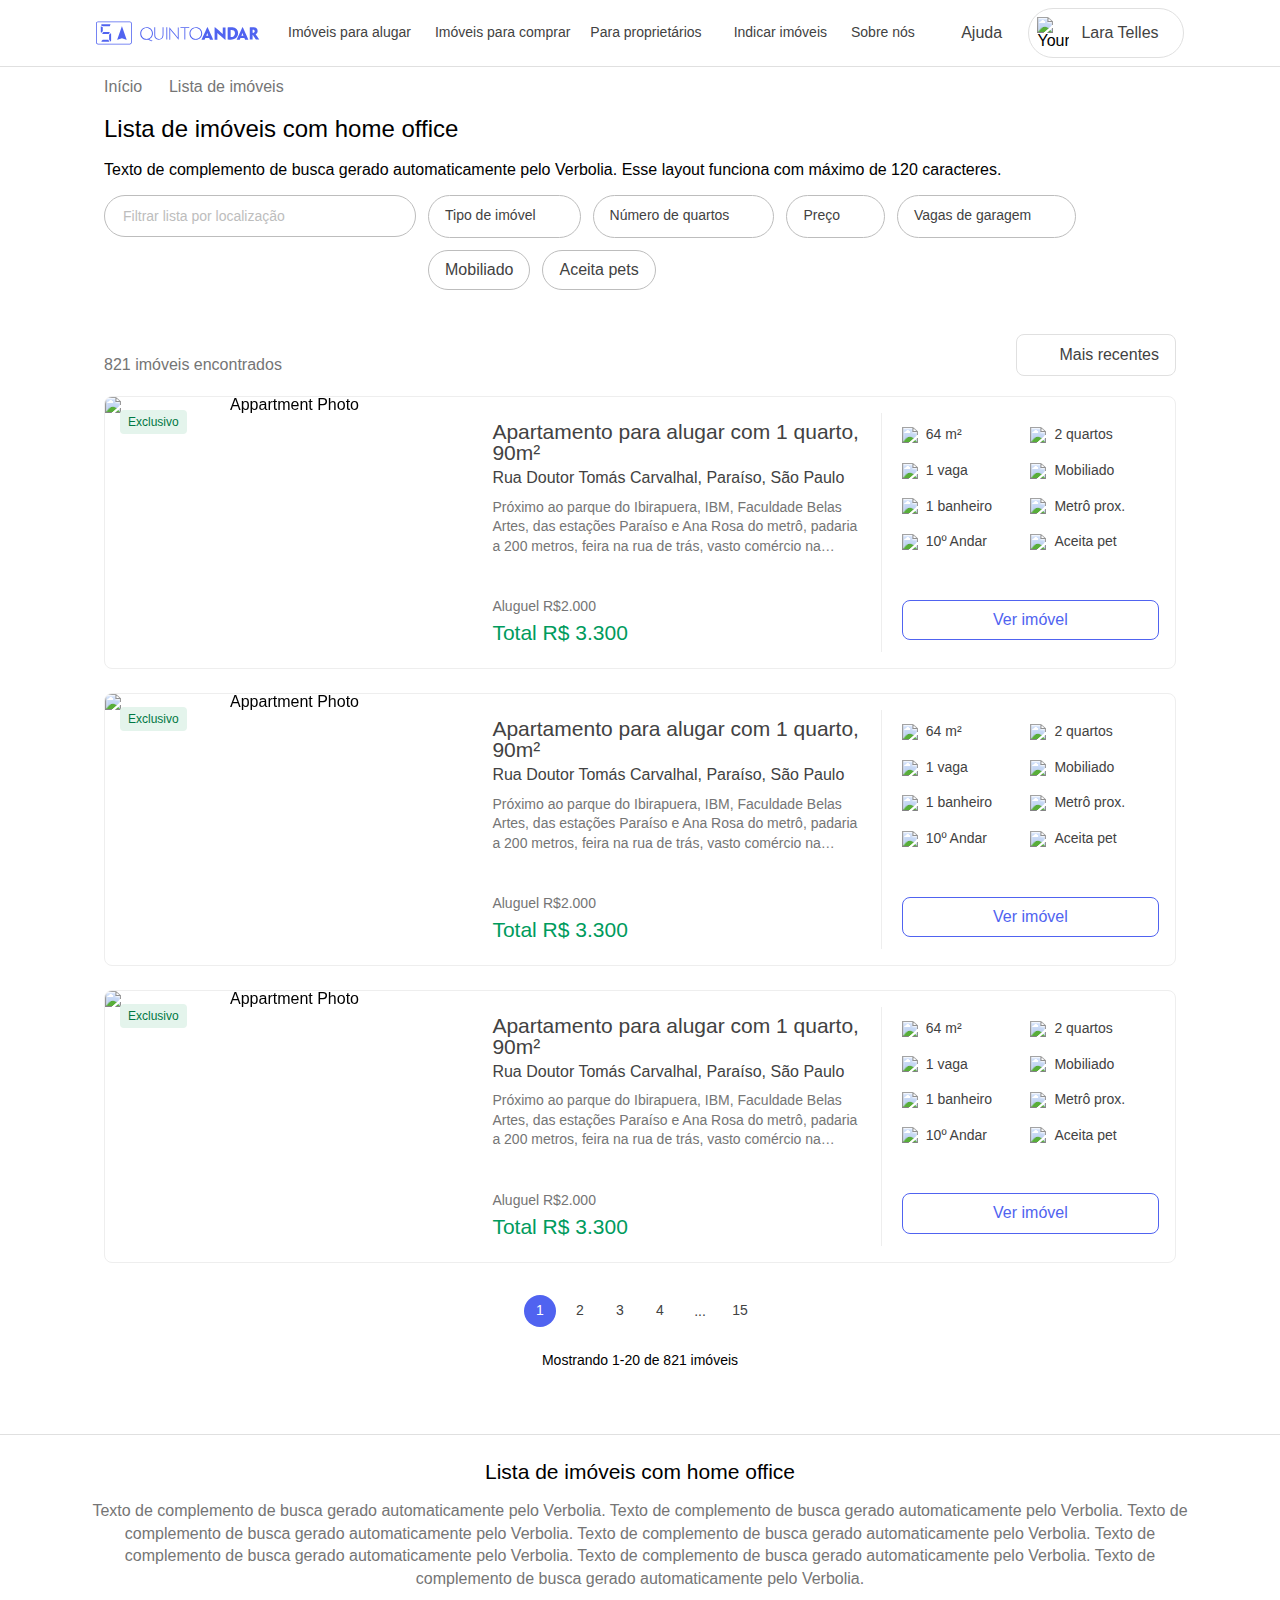
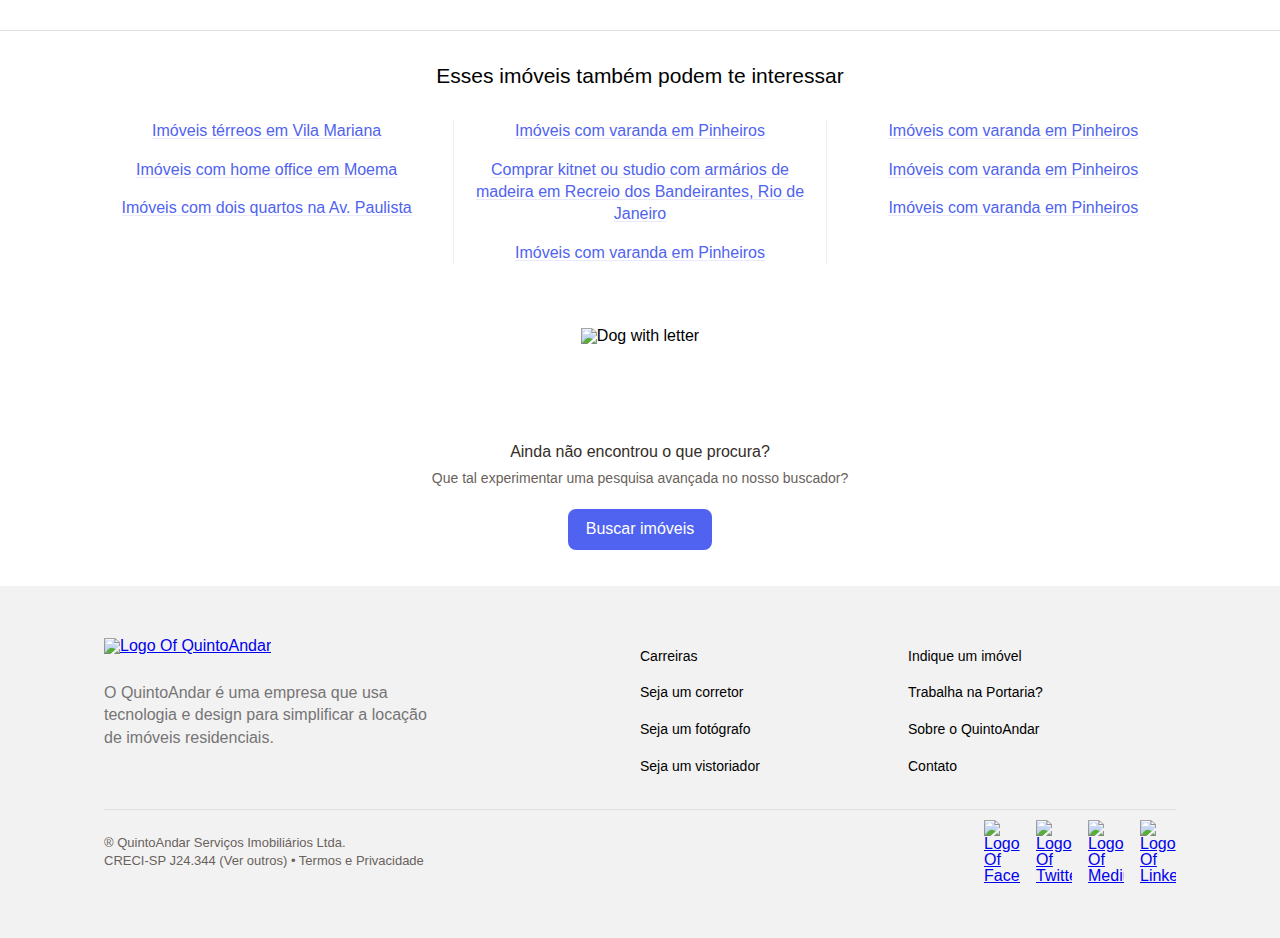
==== index-loggedIn.html @ aa9386ee "edits by client round 1" ====
<!DOCTYPE html>
<html lang="en">
  <head>
    <meta charset="UTF-8" />
    <meta name="description" content="" />
    <!-- <link rel="apple-touch-icon" sizes="180x180" href="./img/apple-touch-icon.png">
    <link rel="icon" type="image/png" sizes="32x32" href="./img/favicon-32x32.png">
    <link rel="icon" type="image/png" sizes="16x16" href="./img/favicon-16x16.png"> -->
    <meta name="viewport" content="width=device-width, initial-scale=1.0" />
    <link rel="stylesheet" href="css/precss.css" />
    <link rel="stylesheet" href="css/main.css" />
    <title>QuintoAndar</title>
  </head>
  <body>
    <div class="site-container">
      <header class="header">
        <div class="container header-container">
          <div class="burger-wrapper">
            <button class="burger">
              <span class="burger__line"></span>
            </button>
          </div>
          <a href="#" class="header-logo">
            <img
              src="img/main-logo.svg"
              alt="Logo Of QuintoAndar"
              class="logo__text"
            />
          </a>
          <div class="header-navbar">
            <ul class="nav">
              <li class="nav__item">
                <a href="#" class="nav__link">Imóveis para alugar</a>
              </li>
              <li class="nav__item">
                <a href="#" class="nav__link">Imóveis para comprar</a>
              </li>
              <li class="nav__item has-sub-menu">
                <a href="#" class="nav__link">Para proprietários</a>
                <i class="icon-arrow-down"></i>
                <ul class="sub-menu">
                  <li class="sub-menu__item">
                    <a href="#" class="sub-menu__link">Para proprietários1</a>
                  </li>
                  <li class="sub-menu__item">
                    <a href="#" class="sub-menu__link">Para proprietários2</a>
                  </li>
                  <li class="sub-menu__item">
                    <a href="#" class="sub-menu__link">Para proprietários3</a>
                  </li>
                  <li class="sub-menu__item">
                    <a href="#" class="sub-menu__link">Para proprietários4</a>
                  </li>
                </ul>
              </li>
              <li class="nav__item">
                <a href="#" class="nav__link">Indicar imóveis</a>
              </li>
              <li class="nav__item">
                <a href="#" class="nav__link">Sobre nós</a>
              </li>
            </ul>
            <a href="#" class="help__link">Ajuda</a>
            <div class="personal-container">
              <div class="personal__photo">
                <img src="img/avatar.svg" alt="Your Avatar" class="avatar" />
              </div>
              <div class="personal__name">Lara Telles</div>
              <button class="personal-dropdown__trigger btn-reset">
                <i class="icon-arrow-down"></i>
              </button>
            </div>
            <div class="burger-wrapper">
              <button class="burger">
                <span class="burger__line"></span>
              </button>
            </div>
          </div>
        </div>
      </header>
      <main class="main">
        <section class="estate-filter">
          <div class="container estate-filter-container">
            <ul class="breadcrumbs-list">
              <li class="breadcrumbs__item">
                <a href="#" class="breadcrumbs__link">Início</a>
              </li>
              <li class="breadcrumbs__item">
                <i class="icon-arrow-right"></i>
              </li>
              <li class="breadcrumbs__item">Lista de imóveis</li>
            </ul>
            <h1 class="estate__title">Lista de imóveis com home office</h1>
            <p class="estate-filter__description">
              Texto de complemento de busca gerado automaticamente pelo
              Verbolia. Esse layout funciona com máximo de 120 caracteres.
            </p>
            <div class="estate-filter-wrapper">
              <div class="dropdown dropdown-search">
                <label class="dropdown-label">
                  <input
                    type="search"
                    name="estate-filter-search"
                    id="e-search"
                    placeholder="Filtrar lista por localização"
                  />
                  <button class="search-reset btn-reset">
                      <i class="icon-close"></i>
                    </button>
                </label>
                <div class="dropdown-list">
                  <div class="dropdown-item">
                    <input type="checkbox" name="Moema" id="Moema" class="check"/>
                    <label for="Moema" class="dropdown-option">Moema</label>
                  </div>
                  <div class="dropdown-item">
                    <input type="checkbox" name="Pinheiros" id="Pinheiros" class="check"/>
                    <label for="Pinheiros" class="dropdown-option">Pinheiros</label>
                  </div>
                  <div class="dropdown-item">
                    <input type="checkbox" name="Paraíso" id="Paraíso" class="check"/>
                    <label for="Paraíso" class="dropdown-option">Paraíso</label>
                  </div>
                  <div class="dropdown-item">
                    <input type="checkbox" name="Vila-Mariana" id="Vila-Mariana" class="check"/>
                    <label for="Vila-Mariana" class="dropdown-option">Vila Mariana</label>
                  </div>
                  <div class="dropdown-item">
                    <input type="checkbox" name="Vila-Madalena" id="Vila-Madalena" class="check"/>
                    <label for="Vila-Madalena" class="dropdown-option">Vila Madalena</label>
                  </div>
                  <div class="dropdown-item">
                    <input type="checkbox" name="Mooca" id="Mooca" class="check"/>
                    <label for="Mooca" class="dropdown-option">Mooca</label>
                  </div>
                  <div class="dropdown-item">
                    <input type="checkbox" name="Bela-Vista" id="Bela-Vista" class="check"/>
                    <label for="Bela-Vista" class="dropdown-option">Bela Vista</label>
                  </div>
                  <div class="dropdown-item">
                    <input type="checkbox" name="Jardins" id="Jardins" class="check"/>
                    <label for="Jardins" class="dropdown-option">Jardins</label>
                  </div>
                  <div class="dropdown__close"></div>
                </div>
              </div>

              <div class="vertical-line"></div>
              <div class="estate-filter-list">
                <div class="dropdown house-type">
                  <label class="dropdown-label">
                    <span class="default-value" data-title="Tipo de imóvel"
                      >Tipo de imóvel</span
                    >
                    <button class="btn-reset">
                      <i class="icon-close"></i>
                    </button>
                  </label>
                  <div class="overflow"></div>
                  <div class="dropdown-list">
                    <div class="dropdown-item">
                      <input
                        type="checkbox"
                        name="Tipo de imóvel1"
                        id="input1"
                      />
                      <label for="input1" class="dropdown-option">
                        Apartamento
                      </label>
                    </div>
                    <div class="dropdown-item">
                      <input
                        type="checkbox"
                        name="Tipo de imóvel2"
                        id="input2"
                      />
                      <label for="input2" class="dropdown-option"> Casa </label>
                    </div>
                    <div class="dropdown-item">
                      <input
                        type="checkbox"
                        name="Tipo de imóvel3"
                        id="input3"
                      />
                      <label for="input3" class="dropdown-option">
                        Kitnet/Studio
                      </label>
                    </div>
                    <div class="dropdown-item">
                      <input
                        type="checkbox"
                        name="Tipo de imóvel4"
                        id="input4"
                      />
                      <label for="input4" class="dropdown-option">
                        Casa em condomínio
                      </label>
                    </div>
                    <div class="dropdown-buttons">
                      <button class="dropdown-clear">Limpar</button>
                      <button class="dropdown-apply">Aplicar</button>
                    </div>
                    <div class="dropdown__close"></div>
                  </div>
                </div>
                <div class="dropdown bedrooms">
                  <label class="dropdown-label">
                    <span class="default-value" data-title="Número de quartos"
                      >Número de quartos</span
                    >
                    <button class="filter-reset btn-reset">
                      <i class="icon-close"></i>
                    </button>
                  </label>
                  <div class="overflow"></div>
                  <div class="dropdown-list">
                    <span class="dropdown__badge">Quartos</span>
                    <div class="dropdown-item">
                      <div class="radio-container">
                        <input type="radio" id="bedrooms-1" name="animal" />
                        <label for="bedrooms-1">1+</label>
                      </div>
                      <div class="radio-container">
                        <input type="radio" id="bedrooms-2" name="animal" />
                        <label for="bedrooms-2">2+</label>
                      </div>
                      <div class="radio-container">
                        <input type="radio" id="bedrooms-3" name="animal" />
                        <label for="bedrooms-3">3+</label>
                      </div>
                      <div class="radio-container">
                        <input type="radio" id="bedrooms-4" name="animal" />
                        <label for="bedrooms-4">4+</label>
                      </div>
                    </div>
                    <div class="dropdown-buttons">
                      <button class="dropdown-clear">Limpar</button>
                      <button class="dropdown-apply">Aplicar</button>
                    </div>
                    <div class="dropdown__close"></div>
                  </div>
                </div>
                <div class="dropdown pricing">
                  <label class="dropdown-label">
                    <span class="default-value" data-title="Preço">Preço</span>
                    <button class="filter-reset btn-reset">
                      <i class="icon-close"></i>
                    </button>
                  </label>
                  <div class="overflow"></div>
                  <div class="dropdown-list">
                    <div class="dropdown-item">
                      <span class="dropdown__badge">Preço Mínimo </span>
                      <div class="input-box">
                        <input
                          type="text"
                          id="min-price"
                          placeholder="Sem mínimo"
                        />
                      </div>
                    </div>
                    <div class="dropdown-item">
                      <span class="dropdown__badge">Preço Máximo</span>
                      <div class="input-box">
                        <input
                          type="text"
                          id="max-price"
                          placeholder="Sem máximo"
                        />
                      </div>
                    </div>
                    <div class="dropdown-buttons">
                      <button class="dropdown-clear">Limpar</button>
                      <button class="dropdown-apply">Aplicar</button>
                    </div>
                    <div class="dropdown__close"></div>
                  </div>
                </div>
                <div class="dropdown garage">
                  <label class="dropdown-label">
                    <span class="default-value" data-title="Vagas de garagem"
                      >Vagas de garagem</span
                    >
                    <button class="filter-reset btn-reset">
                      <i class="icon-close"></i>
                    </button>
                  </label>
                  <div class="overflow"></div>
                  <div class="dropdown-list">
                    <span class="dropdown__badge">Vagas de garagem</span>
                    <div class="dropdown-item">
                      <div class="radio-container">
                        <input type="radio" id="garage-all" name="animal" />
                        <label for="garage-all">Sem vaga</label>
                      </div>
                      <div class="radio-container">
                        <input type="radio" id="garage-1" name="animal" />
                        <label for="garage-1">1+</label>
                      </div>
                      <div class="radio-container">
                        <input type="radio" id="garage-2" name="animal" />
                        <label for="garage-2">2+</label>
                      </div>
                      <div class="radio-container">
                        <input type="radio" id="garage-3" name="animal" />
                        <label for="garage-3">3+</label>
                      </div>
                    </div>
                    <div class="dropdown-buttons">
                      <button class="dropdown-clear">Limpar</button>
                      <button class="dropdown-apply">Aplicar</button>
                    </div>
                    <div class="dropdown__close"></div>
                  </div>
                </div>
                <div class="checkbox-container">
                  <input type="checkbox" id="furniture" name="animal" />
                  <label for="furniture">Mobiliado</label>
                </div>
                <div class="checkbox-container">
                  <input type="checkbox" id="pets" name="animal" />
                  <label for="pets">Aceita pets</label>
                </div>
              </div>
            </div>
          </div>
        </section>
        <section class="estate-hero">
          <div class="container estate-hero-container">
            <div class="estate-hero-info">
              <span class="result">821 imóveis encontrados</span>
              <div class="sort-dropdown">
                <span class="mobile">Ordenar por</span>
                <div class="sort-dropdown__trigger">
                  <i class="icon-arrow-down"></i>
                  <span>Mais recentes</span>
                </div>
                <div class="sort-dropdown-list" style="display: none">
                  <a href="#" class="sort-dropdown__item">Mais recentes</a>
                  <a href="#" class="sort-dropdown__item">Melhores para você</a>
                  <a href="#" class="sort-dropdown__item">Menor preço</a>
                  <a href="#" class="sort-dropdown__item">Maior preço</a>
                </div>
              </div>
            </div>
            <div class="estate-hero-table">
              <div class="estate-hero-card">
                <div class="swiper-container estate-hero-card-slider">
                  <div class="swiper-wrapper">
                    <div class="swiper-slide">
                      <img src="img/preview.png" alt="Appartment Photo" />
                      <span class="slider__badge">Exclusivo</span>
                    </div>
                    <div class="swiper-slide">
                      <img src="img/preview.png" alt="Appartment Photo2" />
                      <span class="slider__badge">Exclusivo</span>
                    </div>
                    <div class="swiper-slide">
                      <img src="img/preview.png" alt="Appartment Photo3" />
                      <span class="slider__badge">Exclusivo</span>
                    </div>
                    <div class="swiper-slide">
                      <img src="img/preview.png" alt="Appartment Photo4" />
                      <span class="slider__badge">Exclusivo</span>
                    </div>
                    <div class="swiper-slide">
                      <img src="img/preview.png" alt="Appartment Photo5" />
                      <a href="#" class="slider__link"
                        >Ver detalhes do imóvel</a
                      >
                    </div>
                  </div>
                  <div class="swiper-button swiper-button-next"></div>
                  <div class="swiper-button swiper-button-prev"></div>
                  <div class="swiper-pagination"></div>
                </div>
                <div class="estate-hero-card-info">
                  <div class="estate-hero-card-text">
                    <h3 class="estate-hero-card__title">
                      Apartamento para alugar com 1 quarto, 90m²
                    </h3>
                    <p class="estate-hero-card__subtitle">
                      Rua Doutor Tomás Carvalhal, Paraíso, São Paulo
                    </p>
                    <p class="estate-hero-card__description">
                      Próximo ao parque do Ibirapuera, IBM, Faculdade Belas
                      Artes, das estações Paraíso e Ana Rosa do metrô, padaria a
                      200 metros, feira na rua de trás, vasto comércio na
                      região.
                    </p>
                  </div>
                  <div class="estate-hero-card-price">
                    <div class="estate-hero-card-price__rent">
                      Aluguel R$2.000
                    </div>
                    <div class="estate-hero-card-price__total">
                      Total R$ 3.300
                    </div>
                  </div>
                </div>
                <div class="estate-hero-card-properties">
                  <div class="estate-hero-card-properties__item">
                    <img
                      src="img/ruler.svg"
                      alt="Ruler icon"
                      class="estate-hero-card-properties__icon"
                    />
                    <span>64 m²</span>
                  </div>
                  <div class="estate-hero-card-properties__item">
                    <img
                      src="img/bed.svg"
                      alt="Bed icon"
                      class="estate-hero-card-properties__icon"
                    />
                    <span>2 quartos</span>
                  </div>
                  <div class="estate-hero-card-properties__item">
                    <img
                      src="img/garage.svg"
                      alt="Car icon"
                      class="estate-hero-card-properties__icon"
                    />
                    <span>1 vaga</span>
                  </div>
                  <div class="estate-hero-card-properties__item">
                    <img
                      src="img/couch.svg"
                      alt="Couch icon"
                      class="estate-hero-card-properties__icon"
                    />
                    <span>Mobiliado</span>
                  </div>
                  <div class="estate-hero-card-properties__item">
                    <img
                      src="img/shower.svg"
                      alt="Shower icon"
                      class="estate-hero-card-properties__icon"
                    />
                    <span>1 banheiro</span>
                  </div>
                  <div class="estate-hero-card-properties__item">
                    <img
                      src="img/subway.svg"
                      alt="Subway icon"
                      class="estate-hero-card-properties__icon"
                    />
                    <span>Metrô prox.</span>
                  </div>
                  <div class="estate-hero-card-properties__item">
                    <img
                      src="img/apartment.svg"
                      alt="Apartment icon"
                      class="estate-hero-card-properties__icon"
                    />
                    <span>10º Andar</span>
                  </div>
                  <div class="estate-hero-card-properties__item">
                    <img
                      src="img/pets.svg"
                      alt="Pets icon"
                      class="estate-hero-card-properties__icon"
                    />
                    <span>Aceita pet</span>
                  </div>
                  <button class="estate-hero-card__link btn-reset">
                    Ver imóvel
                  </button>
                </div>
              </div>
              <div class="estate-hero-card">
                <div class="swiper-container estate-hero-card-slider">
                  <div class="swiper-wrapper">
                    <div class="swiper-slide">
                      <img src="img/preview.png" alt="Appartment Photo" />
                      <span class="slider__badge">Exclusivo</span>
                    </div>
                    <div class="swiper-slide">
                      <img src="img/preview.png" alt="Appartment Photo2" />
                      <span class="slider__badge">Exclusivo</span>
                    </div>
                    <div class="swiper-slide">
                      <img src="img/preview.png" alt="Appartment Photo3" />
                      <span class="slider__badge">Exclusivo</span>
                    </div>
                    <div class="swiper-slide">
                      <img src="img/preview.png" alt="Appartment Photo4" />
                      <span class="slider__badge">Exclusivo</span>
                    </div>
                    <div class="swiper-slide">
                      <img src="img/preview.png" alt="Appartment Photo5" />
                      <a href="#" class="slider__link"
                        >Ver detalhes do imóvel</a
                      >
                    </div>
                  </div>
                  <div class="swiper-button swiper-button-next"></div>
                  <div class="swiper-button swiper-button-prev"></div>
                  <div class="swiper-pagination"></div>
                </div>
                <div class="estate-hero-card-info">
                  <div class="estate-hero-card-text">
                    <h3 class="estate-hero-card__title">
                      Apartamento para alugar com 1 quarto, 90m²
                    </h3>
                    <p class="estate-hero-card__subtitle">
                      Rua Doutor Tomás Carvalhal, Paraíso, São Paulo
                    </p>
                    <p class="estate-hero-card__description">
                      Próximo ao parque do Ibirapuera, IBM, Faculdade Belas
                      Artes, das estações Paraíso e Ana Rosa do metrô, padaria a
                      200 metros, feira na rua de trás, vasto comércio na
                      região.
                    </p>
                  </div>
                  <div class="estate-hero-card-price">
                    <div class="estate-hero-card-price__rent">
                      Aluguel R$2.000
                    </div>
                    <div class="estate-hero-card-price__total">
                      Total R$ 3.300
                    </div>
                  </div>
                </div>
                <div class="estate-hero-card-properties">
                  <div class="estate-hero-card-properties__item">
                    <img
                      src="img/ruler.svg"
                      alt="Ruler icon"
                      class="estate-hero-card-properties__icon"
                    />
                    <span>64 m²</span>
                  </div>
                  <div class="estate-hero-card-properties__item">
                    <img
                      src="img/bed.svg"
                      alt="Bed icon"
                      class="estate-hero-card-properties__icon"
                    />
                    <span>2 quartos</span>
                  </div>
                  <div class="estate-hero-card-properties__item">
                    <img
                      src="img/garage.svg"
                      alt="Car icon"
                      class="estate-hero-card-properties__icon"
                    />
                    <span>1 vaga</span>
                  </div>
                  <div class="estate-hero-card-properties__item">
                    <img
                      src="img/couch.svg"
                      alt="Couch icon"
                      class="estate-hero-card-properties__icon"
                    />
                    <span>Mobiliado</span>
                  </div>
                  <div class="estate-hero-card-properties__item">
                    <img
                      src="img/shower.svg"
                      alt="Shower icon"
                      class="estate-hero-card-properties__icon"
                    />
                    <span>1 banheiro</span>
                  </div>
                  <div class="estate-hero-card-properties__item">
                    <img
                      src="img/subway.svg"
                      alt="Subway icon"
                      class="estate-hero-card-properties__icon"
                    />
                    <span>Metrô prox.</span>
                  </div>
                  <div class="estate-hero-card-properties__item">
                    <img
                      src="img/apartment.svg"
                      alt="Apartment icon"
                      class="estate-hero-card-properties__icon"
                    />
                    <span>10º Andar</span>
                  </div>
                  <div class="estate-hero-card-properties__item">
                    <img
                      src="img/pets.svg"
                      alt="Pets icon"
                      class="estate-hero-card-properties__icon"
                    />
                    <span>Aceita pet</span>
                  </div>
                  <button class="estate-hero-card__link btn-reset">
                    Ver imóvel
                  </button>
                </div>
              </div>
              <div class="estate-hero-card">
                <div class="swiper-container estate-hero-card-slider">
                  <div class="swiper-wrapper">
                    <div class="swiper-slide">
                      <img src="img/preview.png" alt="Appartment Photo" />
                      <span class="slider__badge">Exclusivo</span>
                    </div>
                    <div class="swiper-slide">
                      <img src="img/preview.png" alt="Appartment Photo2" />
                      <span class="slider__badge">Exclusivo</span>
                    </div>
                    <div class="swiper-slide">
                      <img src="img/preview.png" alt="Appartment Photo3" />
                      <span class="slider__badge">Exclusivo</span>
                    </div>
                    <div class="swiper-slide">
                      <img src="img/preview.png" alt="Appartment Photo4" />
                      <span class="slider__badge">Exclusivo</span>
                    </div>
                    <div class="swiper-slide">
                      <img src="img/preview.png" alt="Appartment Photo5" />
                      <a href="#" class="slider__link"
                        >Ver detalhes do imóvel</a
                      >
                    </div>
                  </div>
                  <div class="swiper-button swiper-button-next"></div>
                  <div class="swiper-button swiper-button-prev"></div>
                  <div class="swiper-pagination"></div>
                </div>
                <div class="estate-hero-card-info">
                  <div class="estate-hero-card-text">
                    <h3 class="estate-hero-card__title">
                      Apartamento para alugar com 1 quarto, 90m²
                    </h3>
                    <p class="estate-hero-card__subtitle">
                      Rua Doutor Tomás Carvalhal, Paraíso, São Paulo
                    </p>
                    <p class="estate-hero-card__description">
                      Próximo ao parque do Ibirapuera, IBM, Faculdade Belas
                      Artes, das estações Paraíso e Ana Rosa do metrô, padaria a
                      200 metros, feira na rua de trás, vasto comércio na
                      região.
                    </p>
                  </div>
                  <div class="estate-hero-card-price">
                    <div class="estate-hero-card-price__rent">
                      Aluguel R$2.000
                    </div>
                    <div class="estate-hero-card-price__total">
                      Total R$ 3.300
                    </div>
                  </div>
                </div>
                <div class="estate-hero-card-properties">
                  <div class="estate-hero-card-properties__item">
                    <img
                      src="img/ruler.svg"
                      alt="Ruler icon"
                      class="estate-hero-card-properties__icon"
                    />
                    <span>64 m²</span>
                  </div>
                  <div class="estate-hero-card-properties__item">
                    <img
                      src="img/bed.svg"
                      alt="Bed icon"
                      class="estate-hero-card-properties__icon"
                    />
                    <span>2 quartos</span>
                  </div>
                  <div class="estate-hero-card-properties__item">
                    <img
                      src="img/garage.svg"
                      alt="Car icon"
                      class="estate-hero-card-properties__icon"
                    />
                    <span>1 vaga</span>
                  </div>
                  <div class="estate-hero-card-properties__item">
                    <img
                      src="img/couch.svg"
                      alt="Couch icon"
                      class="estate-hero-card-properties__icon"
                    />
                    <span>Mobiliado</span>
                  </div>
                  <div class="estate-hero-card-properties__item">
                    <img
                      src="img/shower.svg"
                      alt="Shower icon"
                      class="estate-hero-card-properties__icon"
                    />
                    <span>1 banheiro</span>
                  </div>
                  <div class="estate-hero-card-properties__item">
                    <img
                      src="img/subway.svg"
                      alt="Subway icon"
                      class="estate-hero-card-properties__icon"
                    />
                    <span>Metrô prox.</span>
                  </div>
                  <div class="estate-hero-card-properties__item">
                    <img
                      src="img/apartment.svg"
                      alt="Apartment icon"
                      class="estate-hero-card-properties__icon"
                    />
                    <span>10º Andar</span>
                  </div>
                  <div class="estate-hero-card-properties__item">
                    <img
                      src="img/pets.svg"
                      alt="Pets icon"
                      class="estate-hero-card-properties__icon"
                    />
                    <span>Aceita pet</span>
                  </div>
                  <button class="estate-hero-card__link btn-reset">
                    Ver imóvel
                  </button>
                </div>
              </div>
            </div>
            <div class="pagination-container">
              <div class="pagination">
                <a class="pagination-item prev disabled" href="#">
                  <i class="icon-arrow-down"></i>
                </a>
                <a class="pagination-item current" href="#">1</a>
                <a class="pagination-item" href="#">2</a>
                <a class="pagination-item" href="#">3</a>
                <a class="pagination-item" href="#">4</a>
                <span class="pagination-item dots" href="#">...</span>
                <a class="pagination-item" href="#">15</a>
                <a class="pagination-item next" href="#">
                  <i class="icon-arrow-down"></i>
                </a>
              </div>
              <span class="pagination-result"
                >Mostrando 1-20 de 821 imóveis</span
              >
            </div>
          </div>
        </section>
        <section class="estate-info">
          <div class="container estate-info-container">
            <h2 class="block__title">Lista de imóveis com home office</h2>
            <p>
              Texto de complemento de busca gerado automaticamente pelo
              Verbolia. Texto de complemento de busca gerado automaticamente
              pelo Verbolia. Texto de complemento de busca gerado
              automaticamente pelo Verbolia. Texto de complemento de busca
              gerado automaticamente pelo Verbolia. Texto de complemento de
              busca gerado automaticamente pelo Verbolia. Texto de complemento
              de busca gerado automaticamente pelo Verbolia. Texto de
              complemento de busca gerado automaticamente pelo Verbolia.
            </p>
          </div>
        </section>
        <section class="estate-properties">
          <div class="container estate-properties-container">
            <h2 class="block__title">
              Esses imóveis também podem te interessar
            </h2>
            <ul class="estate-properties-list">
              <li class="estate-properties__item">
                <a href="#" class="estate-properties__link"
                  >Imóveis térreos em Vila Mariana</a
                >
              </li>
              <li class="estate-properties__item">
                <a href="#" class="estate-properties__link"
                  >Imóveis com home office em Moema</a
                >
              </li>
              <li class="estate-properties__item">
                <a href="#" class="estate-properties__link"
                  >Imóveis com dois quartos na Av. Paulista</a
                >
              </li>
            </ul>
            <ul class="estate-properties-list">
              <li class="estate-properties__item">
                <a href="#" class="estate-properties__link"
                  >Imóveis com varanda em Pinheiros</a
                >
              </li>
              <li class="estate-properties__item">
                <a href="#" class="estate-properties__link"
                  >Comprar kitnet ou studio com armários de madeira em Recreio
                  dos Bandeirantes, Rio de Janeiro</a
                >
              </li>
              <li class="estate-properties__item">
                <a href="#" class="estate-properties__link"
                  >Imóveis com varanda em Pinheiros</a
                >
              </li>
            </ul>
            <ul class="estate-properties-list">
              <li class="estate-properties__item">
                <a href="#" class="estate-properties__link"
                  >Imóveis com varanda em Pinheiros</a
                >
              </li>
              <li class="estate-properties__item">
                <a href="#" class="estate-properties__link"
                  >Imóveis com varanda em Pinheiros</a
                >
              </li>
              <li class="estate-properties__item">
                <a href="#" class="estate-properties__link"
                  >Imóveis com varanda em Pinheiros</a
                >
              </li>
            </ul>
            <div class="estate-properties-more">
              <div class="estate-properties-more__image">
                <img src="img/dog.svg" alt="Dog with letter" />
              </div>
              <span class="block__subtitle"
                >Ainda não encontrou o que procura?</span
              >
              <p>
                Que tal experimentar uma pesquisa avançada no nosso buscador?
              </p>
              <a href="#" class="estate-properties-more__link"
                >Buscar imóveis</a
              >
            </div>
          </div>
        </section>
      </main>
      <footer class="footer">
        <div class="container footer-container">
          <div class="footer-main">
            <div class="footer-desktop">
              <a href="#" class="footer__logo">
                <img
                  src="img/footer-logo.svg"
                  alt="Logo Of QuintoAndar"
                  class="logo-icon"
                />
              </a>
              <p>
                O QuintoAndar é uma empresa que usa tecnologia e design para
                simplificar a locação de imóveis residenciais.
              </p>
            </div>
            <div class="footer-list">
              <a href="#" class="footer__link">Carreiras</a>
              <a href="#" class="footer__link">Seja um corretor</a>
              <a href="#" class="footer__link">Seja um fotógrafo</a>
              <a href="#" class="footer__link">Seja um vistoriador</a>
            </div>
            <div class="footer-list">
              <a href="#" class="footer__link">Indique um imóvel</a>
              <a href="#" class="footer__link">Trabalha na Portaria?</a>
              <a href="#" class="footer__link">Sobre o QuintoAndar</a>
              <a href="#" class="footer__link">Contato</a>
            </div>
          </div>
          <div class="footer-line"></div>
          <div class="footer-copyright">
            <p>
              ® QuintoAndar Serviços Imobiliários Ltda. <br />CRECI-SP J24.344
              (Ver outros) • Termos e Privacidade
            </p>
            <div class="footer-social-list">
              <a href="#" class="footer-social__link">
                <img
                  src="img/facebook-logo.svg"
                  alt="Logo Of Facebook"
                  class="social-icon"
                />
              </a>
              <a href="#" class="footer-social__link">
                <img
                  src="img/twitter-logo.svg"
                  alt="Logo Of Twitter"
                  class="social-icon"
                />
              </a>
              <a href="#" class="footer-social__link">
                <img
                  src="img/medium-logo.svg"
                  alt="Logo Of Medium"
                  class="social-icon"
                />
              </a>
              <a href="#" class="footer-social__link">
                <img
                  src="img/linkedin-logo.svg"
                  alt="Logo Of LinkedIn"
                  class="social-icon"
                />
              </a>
            </div>
          </div>
        </div>
      </footer>
    </div>
    <script src="js/jquery.min.js"></script>
    <script src="js/swiper.min.js"></script>
    <script src="js/main.js"></script>
  </body>
</html>
---- css/precss.css ----
@font-face {
  font-family: "icomoon";
  src: url("../fonts/icomoon.eot?55og1");
  src: url("../fonts/icomoon.eot?55og1#iefix") format("embedded-opentype"),
    url("../fonts/icomoon.ttf?55og1") format("truetype"),
    url("../fonts/icomoon.woff?55og1") format("woff"),
    url("../fonts/icomoon.svg?55og1#icomoon") format("svg");
  font-weight: normal;
  font-style: normal;
  font-display: block;
}

[class^="icon-"],
[class*=" icon-"] {
  /* use !important to prevent issues with browser extensions that change fonts */
  font-family: "icomoon" !important;
  speak: never;
  font-style: normal;
  font-weight: normal;
  font-variant: normal;
  text-transform: none;
  line-height: 1;
  /* Better Font Rendering =========== */
  -webkit-font-smoothing: antialiased;
  -moz-osx-font-smoothing: grayscale;
}
.icon-checkbox:before {
  content: "\e903";
}
.icon-arrow-right:before {
  content: "\e904";
}
.icon-arrow-down:before {
  content: "\e900";
}
.icon-close:before {
  content: "\e901";
}
.icon-search:before {
  content: "\e902";
}
.container {
  max-width: 1200px;
  margin: auto;
  padding: 0 15px;
}
html,
body,
div,
span,
applet,
object,
iframe,
h1,
h2,
h3,
h4,
h5,
h6,
p,
blockquote,
pre,
a,
abbr,
acronym,
address,
big,
cite,
code,
del,
dfn,
em,
img,
ins,
kbd,
q,
s,
samp,
small,
strike,
strong,
sub,
sup,
tt,
var,
b,
u,
i,
center,
dl,
dt,
dd,
ol,
ul,
li,
fieldset,
form,
label,
legend,
table,
caption,
tbody,
tfoot,
thead,
tr,
th,
td,
article,
aside,
canvas,
details,
embed,
figure,
figcaption,
footer,
header,
hgroup,
menu,
nav,
output,
ruby,
section,
summary,
time,
mark,
audio,
video {
  margin: 0;
  padding: 0;
  vertical-align: baseline;
}
/* HTML5 display-role reset for older browsers */
article,
aside,
details,
figcaption,
figure,
footer,
header,
hgroup,
menu,
nav,
section {
  display: block;
}
html {
  box-sizing: border-box;
}
*,
*::before,
*::after {
  box-sizing: border-box;
}
body {
  margin: 0;
}
img {
  max-width: 100%;
}
button {
  margin: 0;
  padding: 0;
}
ul {
  padding: 0;
}
.site-container {
  margin: 0 auto;
  overflow: hidden;
}
.swiper-container {
  margin-left: auto;
  margin-right: auto;
  position: relative;
  overflow: hidden;
  list-style: none;
  padding: 0;
  z-index: 1;
}
.swiper-container-vertical > .swiper-wrapper {
  flex-direction: column;
}
.swiper-wrapper {
  position: relative;
  width: 100%;
  height: 100%;
  z-index: 1;
  display: flex;
  transition-property: transform;
  box-sizing: content-box;
}
.swiper-slide {
  flex-shrink: 0;
  width: 100%;
  height: 100%;
  position: relative;
  transition-property: transform;
}
.swiper-pagination {
  position: absolute;
  text-align: center;
  transition: 300ms opacity;
  transform: translate3d(0, 0, 0);
  z-index: 10;
}
.swiper-pagination.swiper-pagination-hidden {
  opacity: 0;
}
/* Common Styles */
.swiper-pagination-fraction,
.swiper-pagination-custom,
.swiper-container-horizontal > .swiper-pagination-bullets {
  bottom: 10px;
  left: 0;
  width: 100%;
}
.swiper-pagination-bullet {
  width: 7px;
  height: 7px;
  display: inline-block;
  margin: 0 4px;
}
.swiper-pagination-clickable .swiper-pagination-bullet {
  cursor: pointer;
}
.swiper-pagination-bullet-active {
  opacity: 1;
  width: 9px;
  height: 9px;
}
.swiper-container {
  width: 100%;
}
.swiper-slide {
  position: relative;
  width: 100%;
  max-width: 100%;
  text-align: center;
  display: flex;
  justify-content: center;
  align-items: center;
}
.swiper-slide img {
  display: block;
  width: 100%;
  height: 100%;
  -o-object-fit: cover;
  object-fit: cover;
}
.swiper-button {
  position: absolute;
  height: 100%;
  width: 56px;
  top: 0;
  z-index: 3;
  display: flex;
  align-items: center;
  justify-content: center;
  opacity: 0;
  visibility: hidden;
}
.swiper-button:before {
  content: "\e900";
}
.swiper-button-prev {
  left: 0;
}
.swiper-button-prev:before {
  transform: rotate(90deg);
}
.swiper-button-next {
  right: 0;
}
.swiper-button-next:before {
  transform: rotate(-90deg);
}
.swiper-button-disabled {
  display: none;
}
.slider__badge {
  position: absolute;
  top: 13px;
  left: 15px;
  z-index: 6;
  padding: 3px 8px;
}
.slider__link {
  position: absolute;
  z-index: 2;
  top: 50%;
  left: 50%;
  transform: translate(-50%, -50%);
  padding: 12px 16px;
}
.swiper-wrapper .swiper-slide:last-child:before {
  content: "";
  position: absolute;
  z-index: 1;
  left: 0;
  top: 0;
  width: 100%;
  height: 100%;
}
.is-hidden {
  display: none !important;
}
.is-visible {
  display: block;
}
.lock {
  overflow: hidden;
}
.btn-reset {
  padding: 0;
}
.container {
  max-width: 1366px;
  margin: 0 auto;
  padding: 0 24px;
}
.block__title {
  text-align: center;
}
.header {
  height: 67px;
  position: fixed;
  top: 0;
  left: 0;
  width: 100%;
  z-index: 50;
}
.header .container {
  height: 100%;
}
.header-navbar {
  width: 100%;
  display: flex;
  align-items: center;
  justify-content: space-between;
}
.header-logo {
  display: flex;
  align-items: center;
  margin-right: 16px;
  min-width: 164px;
  max-width: 164px;
}
.header-container {
  position: relative;
  display: flex;
  align-items: center;
  justify-content: space-between;
  padding: 8px 16px;
}
.header-search {
  position: relative;
  display: flex;
  align-items: center;
  max-width: 248px;
  width: 100%;
  padding: 8px 36px 8px 8px;
  margin-right: 16px;
}
.header-search .search__reset {
  position: absolute;
  top: 50%;
  right: 12px;
  transform: translateY(-50%);
  display: flex;
  align-items: center;
  justify-content: center;
  opacity: 0;
  visibility: hidden;
}
.header-login {
  position: relative;
  text-align: center;
  padding: 8px 38px;
  overflow: hidden;
}
.header-login .ripple {
  position: absolute;
  transform: scale(0);
}
#h-search {
  margin-left: 8px;
  min-width: 100px;
  width: 100%;
}
.header-search .search__reset.active {
  opacity: 1;
  visibility: visible;
}
.nav {
  display: flex;
  align-items: center;
}
.nav__item {
  display: flex;
  padding: 0 12px;
}
.nav__link,
.help__link {
  white-space: nowrap;
}
.sub-menu {
  position: absolute;
  left: 8px;
  top: 100%;
  padding: 8px 0;
  width: fit-content;
  transform: translate(0, -5px);
  opacity: 0;
  visibility: hidden;
  pointer-events: none;
}
.sub-menu__link {
  padding: 10px 20px;
  white-space: nowrap;
  display: block;
}
.has-sub-menu {
  display: flex;
  align-items: center;
  justify-content: space-between;
  position: relative;
  padding: 8px 20px 8px 8px;
}
.has-sub-menu:hover .sub-menu {
  opacity: 1;
  visibility: visible;
  transform: translate(0, 0);
  pointer-events: all;
}
.has-sub-menu:hover i {
  transform: rotate(-180deg);
}
.has-sub-menu i {
  position: absolute;
  top: 10px;
  right: 0;
}
.nav-dropdown__btn .nav__link {
  padding: 0;
}
.nav-dropdown__btn .icon-arrow-down {
  margin-left: 4px;
}
.help__link {
  margin: 0 28px 0 auto;
}
.personal-container {
  display: flex;
  align-items: center;
  justify-content: space-between;
  padding: 8px;
}
.personal__photo {
  width: 32px;
  height: 32px;
  overflow: hidden;
}
.personal__photo img {
  width: 100%;
  height: 100%;
}
.personal__name {
  margin-left: 12px;
  margin-right: 4px;
  white-space: nowrap;
}
.personal-dropdown__trigger {
  display: flex;
  align-items: center;
  justify-content: center;
}
.burger-wrapper {
  display: none;
}
.burger {
  position: relative;
  padding: 0;
  width: 18px;
  height: 10px;
}
.burger::before,
.burger::after {
  content: "";
  position: absolute;
  height: 2px;
}
.burger::before {
  width: 100%;
  left: 0;
  top: 0;
  transform: translate(0, 0);
}
.burger::after {
  width: 100%;
  left: 0;
  bottom: 0;
  transform: translate(0, 0);
}
.burger__line {
  position: absolute;
  left: 0;
  top: 50%;
  width: 100%;
  height: 2px;
  transform: translate(0, -50%);
}
.burger--active::before {
  top: 50%;
  transform: rotate(45deg);
}
.burger--active::after {
  top: 50%;
  transform: rotate(-45deg);
}
.burger--active .burger__line {
  transform: scale(0);
}
.burger-wrapper {
  padding: 7px;
}

.footer-container {
  max-width: 1078px;
  padding: 48px 24px 68px;
}
.footer__logo {
  display: flex;
  align-items: center;
  justify-content: flex-start;
  min-height: 24px;
  margin-bottom: 24px;
}
.footer-line {
  width: 100%;
  height: 1px;
  margin-top: 32px;
  margin-bottom: 24px;
}
.footer-main {
  display: flex;
  flex-wrap: wrap;
}
.footer-desktop {
  width: 50%;
}
.footer-desktop p {
  max-width: 328px;
}
.footer-list {
  margin-top: 13px;
  width: 25%;
  display: flex;
  flex-direction: column;
  align-items: flex-start;
}
.footer__link:not(:last-child) {
  margin-bottom: 16px;
}
.footer-copyright {
  display: flex;
  align-items: center;
  justify-content: space-between;
}
.footer-social-list {
  display: flex;
  align-items: center;
}
.footer-social__link {
  display: flex;
  align-items: center;
  justify-content: center;
  max-width: 36px;
  max-height: 36px;
}
.footer-social__link:hover img {
  transform: scale(1.1);
}
.footer-social__link img {
  width: 100%;
  height: 100%;
  transition: all 0.3s ease-in-out;
}
.footer-social__link:not(:last-child) {
  margin-right: 16px;
}

@media (max-width: 767px) {
  .footer-container {
    padding: 32px 24px 40px;
  }
  .footer-desktop {
    display: none;
  }
  .footer-list {
    width: 100%;
    margin: 0;
  }
  .footer-list:not(:last-child) {
    margin-bottom: 24px;
    padding-bottom: 32px;
  }
  .footer-copyright {
    flex-direction: column-reverse;
  }
  .footer-social-list {
    margin-bottom: 16px;
  }
}
.breadcrumbs-list {
  display: flex;
  align-items: center;
  justify-content: flex-start;
  margin-bottom: 16px;
}
.breadcrumbs__item {
  display: flex;
  align-items: center;
  justify-content: center;
}
.breadcrumbs__item .icon-arrow-right {
  margin: 0 4px;
}
.estate-filter {
  padding-top: 75px;
  padding: 75px 0 8px 0;
  width: 100%;
  z-index: 49;
}
.estate-filter__description {
  white-space: nowrap;
  overflow: hidden;
  text-overflow: ellipsis;
  max-width: 120ch;
}
.estate__title {
  margin-bottom: 16px;
}
.dropdown__close {
  display: none;
}
.dropdown-search {
  display: flex;
  align-items: center;
  justify-content: space-between;
  width: -webkit-fit-content;
  width: -moz-fit-content;
  width: fit-content;
  padding: 0;
  width: 312px;
  min-width: 312px;
}
.dropdown-search .dropdown-label {
  width: 100%;
  height: 100%;
  padding: 10px 16px;
  height: 40px;
}
.dropdown-search .dropdown-list {
  position: absolute;
  top: 50px;
  height: fit-content;
  min-height: unset;
  min-width: unset;
  width: 100%;
  max-height: 384px;
  overflow: auto;
}
.dropdown-search.has-value .dropdown-label:after {
  display: none;
}
.dropdown-search.has-value .search-reset {
  display: block;
}
#e-search {
  width: 100%;
}
.estate-filter-wrapper {
  position: relative;
  display: flex;
  align-items: flex-start;
  justify-content: flex-start;
  white-space: nowrap;
  padding-top: 16px;
}
.estate-filter-wrapper .vertical-line {
  position: relative;
  align-self: center;
  margin: 0 12px;
}
.estate-filter-wrapper .vertical-line::after {
  content: "";
  position: absolute;
  top: 50%;
  left: 50%;
  width: 1px;
  height: 36px;
  transform: translate(-50%, -50%);
}
.estate-filter-list {
  display: flex;
  flex-wrap: nowrap;
  align-items: center;
  justify-content: flex-start;
  height: -webkit-fit-content;
  height: -moz-fit-content;
  height: fit-content;
}
.estate-filter-list .checkbox-container {
  margin: 0 12px 12px 0;
}
.estate-filter-item {
  position: relative;
}
.estate-filter-item:not(:last-child) {
  margin-right: 12px;
}
.dropdown .btn-reset {
  z-index: 99;
  display: none;
  margin-right: 12px;
}
.dropdown {
  position: relative;
  margin: 0 12px 12px 0;
}
.dropdown.on .dropdown-label:active::before {
  opacity: 0;
  visibility: hidden;
}
.dropdown.on .dropdown-list {
  transform: scale(1, 1);
}
.dropdown.on .dropdown-list .dropdown-option {
  opacity: 1;
}
.dropdown-search .dropdown-label {
  width: 100%;
}
.dropdown-search .dropdown-label:after {
  content: "\e902";
}
.dropdown-list {
  z-index: 20;
  min-height: 128px;
  min-width: 360px;
  position: absolute;
  top: 50px;
  right: 0;
  padding: 24px 16px;
  transform-origin: 50% 0;
  transform: scale(1, 0);
}
.dropdown__badge {
margin-left: 8px;
}
.dropdown-item {
  position: relative;
  display: flex;
  align-items: center;
  justify-content: flex-start;
  padding-left: 8px;
}
.dropdown-item:not(:first-child) {
  margin-top: 24px;
}
.dropdown-buttons {
  margin-top: 24px;
  display: flex;
  align-items: center;
  justify-content: space-between;
}
.dropdown-buttons button {
  padding: 8px 16px;
}
.dropdown-option {
  display: block;
  padding: 0 12px;
  position: relative;
  display: flex;
  align-items: center;
  user-select: none;
  padding-left: 30px;
  margin-top: 2px;
}
.dropdown-option::after {
  content: "";
  position: absolute;
  left: 0;
  top: 50%;
  transform: translateY(-50%);
  display: inline-block;
  width: 18px;
  height: 18px;
  flex-shrink: 0;
  flex-grow: 0;
  margin-right: 12px;
}
.dropdown-option::before {
  content: "\e903";
  position: absolute;
  left: 1px;
  top: 50%;
  width: 18px;
  height: 18px;
  transform: translateY(-50%);
  opacity: 0;
  visibility: hidden;
}
.dropdown-label {
  display: flex;
  align-items: center;
  justify-content: space-between;
}
.dropdown-label.default span:before {
  display: block;
}
.dropdown-label.default:after {
  display: block;
}
.dropdown-label.default button {
  display: none;
}
.pricing.has-value .dropdown-label span:before {
  display: none;
}
.dropdown-label.one-selected:after {
  display: none;
}
.dropdown-label.one-selected span {
  padding-right: 8px;
}
.dropdown-label.one-selected button {
  display: block;
}
.dropdown-label.multiple-selected:after {
  display: none;
}
.dropdown-label.multiple-selected span {
  padding-right: 8px;
}
.dropdown-label.multiple-selected span:before {
  display: block;
}
.dropdown-label.multiple-selected button {
  display: block;
}
.dropdown-label span {
  width: 100%;
  height: 100%;
  display: flex;
  padding: 10px 44px 11px 16px;
}
.dropdown-label span:before {
  content: attr(data-title);
  display: none;
}
.dropdown-label:after {
  content: "\e900";
  position: absolute;
  right: 12px;
  top: 50%;
  pointer-events: none;
  transform: translate(0, -50%);
}
.dropdown-label::before {
  content: "";
  position: absolute;
  top: -3px;
  left: -3px;
  width: calc(100% + 6px);
  height: calc(100% + 6px);
  opacity: 0;
  visibility: hidden;
}
.dropdown-label:active::before {
  visibility: visible;
  opacity: 1;
}
.dropdown-label_active:active::before {
  opacity: 0;
  visibility: hidden;
}
.dropdown-label_selected .icon-close {
  display: block;
}
.dropdown [type="checkbox"] {
  position: absolute;
  width: -webkit-fit-content;
  width: -moz-fit-content;
  width: fit-content;
  margin: 0;
  opacity: 0;
  z-index: -1;
}
.dropdown [type="checkbox"]:checked ~ .dropdown-option::before {
  opacity: 1;
  visibility: visible;
  z-index: 1;
}
.radio-container,
.checkbox-container {
  margin: 0;
}
.radio-container input[type="radio"],
.checkbox-container input[type="checkbox"] {
  display: none;
}
.radio-container label,
.checkbox-container label {
  display: block;
  padding: 9px 16px;
  width: -webkit-fit-content;
  width: -moz-fit-content;
  width: fit-content;
}
.radio-container:not(:last-child) {
  margin-right: 10px;
}
.bedrooms .dropdown-item {
  margin-top: 20px;
}
.garage .dropdown-list {
  flex-direction: column;
}
.pricing .dropdown-list {
  display: flex;
  align-items: center;
  justify-content: space-between;
  flex-wrap: wrap;
}
.pricing .dropdown__badge {
  margin: 0;
}
.pricing .dropdown-item {
  max-width: 148px;
  display: flex;
  flex-direction: column;
  align-items: flex-start;
  margin: 0;
}
.pricing .dropdown-item:nth-child(2) {
  padding: 0;
  padding-right: 8px;
}
.pricing .dropdown-buttons {
  width: 100%;
}
.input-box {
  position: relative;
  margin-top: 8px;
  max-width: 148px;
}
.dropdown-search .btn-reset {
  margin: 0;
}
/* Chrome, Safari, Edge, Opera */
input::-webkit-outer-spin-button,
input::-webkit-inner-spin-button {
  -webkit-appearance: none;
  margin: 0;
}

/* Firefox */
input[type="number"] {
  -moz-appearance: textfield;
}
.input-box::before {
  content: "R$";
  position: absolute;
  left: 16px;
  top: 50%;
  transform: translateY(-50%);
  opacity: 0;
  visibility: hidden;
}
.input-box input {
  width: 148px;
  padding: 12px 16px 12px 16px;
}

.input-box.active:before {
  opacity: 1;
  visibility: visible;
}
.input-box.active input {
  padding: 12px 16px 12px 40px;
}
.estate-hero {
  margin-top: 24px;
  margin-bottom: 32px;
}
.estate-hero-card {
  display: flex;
  align-items: stretch;
  justify-content: flex-start;
  overflow: hidden;
}
.estate-hero-card:not(:first-child) {
  margin-top: 24px;
}
.estate-hero-card-slider {
  max-width: 424px;
  width: 100%;
}
.estate-hero-card-slider img {
  width: 100%;
  height: 100%;
  max-width: none;
}
.estate-hero-card-slider:hover .swiper-button {
  opacity: 1;
  visibility: visible;
}
.estate-hero-card-info {
  max-width: 544px;
  display: flex;
  flex-direction: column;
  align-items: flex-start;
  justify-content: flex-start;
  padding: 24px 16px 24px 24px;
}
.estate-hero-card__title {
  margin-bottom: 4px;
}
.estate-hero-card__subtitle {
  margin-bottom: 8px;
}
.estate-hero-card__description {
  overflow: hidden;
  text-overflow: ellipsis;
  display: -webkit-box;
  -webkit-line-clamp: 3;
  -webkit-box-orient: vertical;
}
.estate-hero-card-price {
  margin-top: auto;
  display: flex;
  flex-direction: column;
  align-items: flex-start;
}
.estate-hero-card-price__rent {
  margin-bottom: 4px;
}
.estate-hero-card-properties {
  margin: 16px 0;
  padding: 12px 16px 12px 20px;
  display: flex;
  flex-wrap: wrap;
  align-items: center;
  justify-content: space-between;
}
.estate-hero-card-properties__item {
  flex: 0 0 50%;
  display: flex;
  align-items: center;
  margin-bottom: 16px;
}
.estate-hero-card-properties__icon {
  max-width: 16px;
  max-height: 16px;
  min-width: 16px;
  margin-right: 8px;
}
.estate-hero-card-properties__icon img {
  width: 100%;
  height: 100%;
}
.estate-hero-card__link {
  position: relative;
  margin-top: 32px;
  width: 100%;
  text-align: center;
  padding: 8px 16px;
  overflow: hidden;
}
.estate-hero-card__link .ripple {
  position: absolute;
  transform: scale(0);
  -webkit-animation: ripple 0.4s linear;
  animation: ripple 0.4s linear;
}

@-webkit-keyframes ripple {
  to {
    transform: scale(2);
    opacity: 0;
  }
}

@keyframes ripple {
  to {
    transform: scale(2);
    opacity: 0;
  }
}
.estate-hero-info {
  display: flex;
  align-items: flex-end;
  justify-content: space-between;
  margin-bottom: 20px;
}
.sort-dropdown {
  z-index: 9;
  position: relative;
}
.sort-dropdown .mobile {
  display: none;
}
.sort-dropdown__trigger {
  display: flex;
  align-items: center;
  justify-content: space-between;
  padding: 8px 16px;
}
.sort-dropdown__trigger span {
  margin-left: 8px;
}
.sort-dropdown-list {
  position: absolute;
  top: 50px;
  right: 0;
  display: flex;
  flex-direction: column;
  align-items: flex-start;
  min-width: 256px;
  padding: 8px 0;
}
.sort-dropdown__item {
  padding: 12px;
  width: 100%;
}
#s-select {
  padding: 8px 16px 8px 48px;
  -webkit-appearance: none;
  -moz-appearance: none;
  appearance: none;
}
.pagination {
  display: flex;
  align-items: center;
  justify-content: center;
}
.pagination-container {
  display: flex;
  flex-direction: column;
  align-items: center;
  justify-content: center;
  padding: 32px 16px;
}
.pagination-result {
  margin-top: 24px;
}
.pagination-item {
  display: flex;
  align-items: center;
  justify-content: center;
  padding: 0 12px;
  margin: 0 4px;
  width: 32px;
  height: 32px;
}
.pagination-item.prev {
  transform: rotate(90deg);
  margin-right: 16px;
}
.pagination-item.next {
  transform: rotate(-90deg);
  margin-right: 16px;
}
.estate-info {
  padding: 24px 16px 40px;
  text-align: center;
}
.estate-info-container {
  max-width: 1045px;
  padding: 0;
}
.estate-info p {
  margin-top: 16px;
}
.estate-properties {
  padding: 32px 16px 36px;
}
.estate-properties-container {
  display: flex;
  flex-wrap: wrap;
  align-items: flex-start;
  padding: 0;
}
.estate-properties .block__title {
  width: 100%;
  margin-bottom: 32px;
}
.estate-properties-list {
  position: relative;
  width: 33.3333%;
  display: flex;
  flex-direction: column;
  justify-content: flex-start;
  align-items: center;
  text-align: center;
  padding: 0 10px;
}
.estate-properties-list:nth-child(3)::before,
.estate-properties-list:nth-child(3)::after {
  content: "";
  position: absolute;
  top: 0;
  width: 1px;
  height: 100%;
}
.estate-properties-list:nth-child(3)::before {
  left: 0;
}
.estate-properties-list:nth-child(3)::after {
  right: 0;
}
.estate-properties__item:not(:last-child) {
  margin-bottom: 16px;
}
.estate-properties-more {
  margin-top: 64px;
  width: 100%;
  display: flex;
  flex-direction: column;
  align-items: center;
  text-align: center;
}
.estate-properties-more__image {
  min-height: 98px;
  margin-bottom: 16px;
}
.estate-properties-more .block__subtitle {
  margin-bottom: 8px;
}
.estate-properties-more p {
  margin-bottom: 20px;
}
.estate-properties-more__link {
  padding: 8px 16px;
}
@media (max-width: 1400px) {
  .has-sub-menu i {
    top: 7px;
  }
  .container {
    max-width: 1120px;
  }
  .help__link {
    margin: 0 10px 0 18px;
  }
  .estate-filter-wrapper .vertical-line {
    display: none;
  }
  .header-login {
    width: 100%;
  }
  .estate-filter-list {
    flex-wrap: wrap;
  }
}

@media (max-width: 1200px) {
  .has-sub-menu i {
    top: 2px;
    right: -25px;
  }
  .header {
    height: 57px;
  }
  .nav__item {
    padding: 0;
  }
  .help__link {
    padding: 8px;
    margin: 0;
  }
  .estate-filter {
    padding-top: 65px;
  }
  .burger-wrapper {
    display: block;
  }
  .burger {
    display: flex;
  }
  .logo__text {
    display: block;
    margin-left: 10px;
  }
  .header-container {
    padding: 16px 24px 16px 17px;
  }
  .header-navbar {
    z-index: 99;
    position: fixed;
    top: 0;
    left: 0;
    width: 100%;
    height: 100%;
    flex-direction: column;
    justify-content: flex-start;
    align-items: flex-start;
    padding: 16px;
    overflow: auto;
    transform: translateX(-150vw);
  }
  .header-navbar .burger-wrapper {
    position: absolute;
    right: 16px;
    top: 24px;
  }
  .header-navbar_active {
    transform: translateX(0);
  }
  .header-logo {
    min-width: 165px;
    min-height: 24px;
    margin: 0 auto;
  }
  .header-search {
    margin-bottom: 16px;
  }
  .help-link {
    margin: 0;
  }
  .nav {
    flex-direction: column;
    align-items: flex-start;
  }
  .nav__link {
    margin-bottom: 16px;
  }
  .nav-dropdown__btn {
    margin-bottom: 16px;
  }
  .nav-dropdown__btn .nav__link {
    margin: 0;
  }
  .personal-container {
    margin: 16px 0;
  }
  .header-login {
    width: auto;
  }
  .pagination-item {
    display: none;
  }
  .pagination-item.prev, .pagination-item.next, .pagination-item:nth-child(2) {
    display: flex;
    width: 40px;
    height: 40px;
  }
  .pagination-item:nth-child(2) {
    margin: 0 50px;
  }
}

@media (max-width: 991px) {
  .breadcrumbs-list {
    display: none;
  }
  .estate-filter-container {
    padding: 0 16px;
  }
  .estate-filter-wrapper {
    padding-top: 0;
  }
  .estate__title {
    margin-bottom: 15px;
  }
  .estate-filter__description {
    margin-bottom: 15px;
    white-space: unset;
    overflow: initial;
    text-overflow: unset;
  }
  .estate-properties {
    padding: 24px 16px 28px;
  }
  .estate-properties .block__title {
    text-align: left;
  }
  .estate-properties-list {
    width: 100%;
    align-items: flex-start;
    text-align: left;
    padding: 0;
  }
  .estate-properties-list:nth-child(3)::before,
  .estate-properties-list:nth-child(3)::after {
    display: none;
  }
  .estate-properties__item {
    max-width: 320px;
    margin-bottom: 20px;
  }
  .estate-properties-more {
    margin-top: 12px;
  }
  .estate-hero-container {
    padding: 0 16px;
  }
  .estate-hero-card {
    flex-direction: column;
  }
  .estate-hero-card-slider {
    max-width: unset;
    width: 100%;
  }
  .estate-hero-card-info {
    flex-direction: column-reverse;
  }
  .estate-hero-card-price {
    flex-direction: column-reverse;
    margin-bottom: 14px;
  }
  .estate-hero-card-price__rent {
    margin: 0;
    margin-top: 4px;
  }
}

@media (max-width: 767px) {
  .estate-hero-card:not(:first-child) {
    margin-top: 16px;
  }
  .checkbox-container label {
    padding: 1px 8px;
  }
  .dropdown-label span {
    padding: 2px 28px 3px 8px;
  }
  .dropdown-label::after {
    right: 8px;
  }
  .dropdown-search .dropdown-label::after {
    right: 10px;
  }
  .dropdown .btn-reset {
    margin-top: 3px;
    margin-right: 8px;
  }
  .sort-dropdown {
    display: flex;
    align-items: center;
  }
  .sort-dropdown .mobile {
    margin-right: 8px;
    display: block;
  }
  .sort-dropdown__trigger {
    padding: 8px 0;
    flex-direction: row-reverse;
  }
  .sort-dropdown-list {
    top: 40px;
    left: 0;
  }
  .estate-hero {
    margin-top: 0;
    padding-top: 10px;
  }
  .estate-hero-container {
    padding-top: 3px;
  }
  .estate-filter-list {
    width: 100%;
    flex-wrap: nowrap;
    overflow-y: hidden;
    overflow-x: auto;
    padding-top: 0;
    
  }
  .estate-filter-list::-webkit-scrollbar {
    display: none;
  }
  .estate-filter-list {
    -ms-overflow-style: none;  /* IE and Edge */
    scrollbar-width: none;  /* Firefox */
  }
  .dropdown {
    margin-bottom: 0;
  }
  .dropdown-search {
    margin: 0 0 16px 0;
  }
  .estate-filter-list .checkbox-container {
    margin-bottom: 0;
  }
  .estate-filter.scroll-down {
    position: fixed;
    top: 0;
    left: 0;
  }
  .estate-filter.scroll-down .estate-filter__description {
    display: none;
  }
  .estate-filter.scroll-down .estate__title,
  .estate-filter.scroll-down .dropdown-search {
    display: none;
  }
  .estate-filter.scroll-up .dropdown-search {
    display: block;
  }
  .estate-filter-wrapper {
    flex-direction: column;
  }
  .estate-filter-wrapper .vertical-line {
    display: none;
  }
  .dropdown-list {
    position: fixed;
    top: unset;
    bottom: 0;
    left: 0;
    width: 100%;
    z-index: 101;
    min-width: unset;
  }
  .dropdown.on .overflow {
    position: fixed;
    bottom: 0;
    left: 0;
    width: 100%;
    height: 100vh;
    z-index: 100;
  }
  .estate-search {
    max-width: 100%;
    width: unset;
    min-width: unset;
  }
  .dropdown-search {
    width: 100%;
  }
  .dropdown__close {
    display: block;
    width: 16px;
    height: 16px;
    position: absolute;
    top: 20px;
    right: 20px;
  }
  .dropdown__close:before,
  .dropdown__close:after {
    content: "";
    width: 100%;
    height: 1px;
    position: absolute;
    top: 8px;
  }
  .dropdown__close:before {
    transform: rotate(135deg);
  }
  .dropdown__close:after {
    transform: rotate(45deg);
  }
  .block__title {
    text-align: left;
  }
  .estate-info {
    text-align: left;
  }
  .estate-hero-card-properties {
    padding: 8px 16px 16px 16px;
    margin: 0;
    justify-content: flex-start;
  }
  .estate-hero-card-properties__item {
    position: relative;
    flex: unset;
    margin-bottom: 8px;
  }
  .estate-hero-card-properties__item img {
    display: none;
  }
  .estate-hero-card-properties__item:not(:first-child)::before {
    content: "•";
    margin: 0 5px;
  }
  .estate-hero-card__link {
    display: none;
  }
  .estate-hero-card-info {
    padding: 12px 16px 8px 16px;
  }
  .estate-hero-card__description {
    overflow: hidden;
    text-overflow: ellipsis;
    display: -webkit-box;
    -webkit-line-clamp: 2;
    -webkit-box-orient: vertical;
  }
  .estate-hero-info {
    flex-direction: column;
    align-items: flex-start;
    justify-content: flex-start;
  }
  .swiper-button {
    top: 50%;
    transform: translateY(-50%);
    width: 32px;
    height: 32px;
  }
  .swiper-button-next {
    right: 5px;
  }
  .swiper-button-prev {
    left: 5px;
  }
  .dropdown-search {
    min-width: unset;
  }
}
---- css/main.css ----
@font-face {
  font-family: "Roboto";
  src: url("../fonts/../fonts/Roboto-Regular.woff2") format("woff2"),
    url("../fonts/../fonts/Roboto-Regular.woff") format("woff");
  font-weight: 400;
  font-display: swap;
  font-style: normal;
}

@font-face {
  font-family: "Textos";
  src: url("../fonts/../fonts/QuintoAndarTextos-Regular.woff2") format("woff2");
  font-weight: 400;
  font-display: swap;
  font-style: normal;
}

@font-face {
  font-family: "Textos";
  src: url("../fonts/../fonts/QuintoAndarTextos-Medium.woff2") format("woff2");
  font-weight: 500;
  font-display: swap;
  font-style: normal;
}

@font-face {
  font-family: "Titulos";
  src: url("../fonts/../fonts/QuintoAndarTitulos-Medium.woff2") format("woff2");
  font-weight: 500;
  font-display: swap;
  font-style: normal;
}
.icon-checkbox:before {
  color: #fff;
}
.icon-close:before {
  color: #fff;
}
html,
body,
div,
span,
applet,
object,
iframe,
h1,
h2,
h3,
h4,
h5,
h6,
p,
blockquote,
pre,
a,
abbr,
acronym,
address,
big,
cite,
code,
del,
dfn,
em,
img,
ins,
kbd,
q,
s,
samp,
small,
strike,
strong,
sub,
sup,
tt,
var,
b,
u,
i,
center,
dl,
dt,
dd,
ol,
ul,
li,
fieldset,
form,
label,
legend,
table,
caption,
tbody,
tfoot,
thead,
tr,
th,
td,
article,
aside,
canvas,
details,
embed,
figure,
figcaption,
footer,
header,
hgroup,
menu,
nav,
output,
ruby,
section,
summary,
time,
mark,
audio,
video {
  border: 0;
  font-size: 100%;
  font: inherit;
}

/* HTML5 display-role reset for older browsers */
body {
  line-height: 1;
}
ol,
ul {
  list-style: none;
}
body {
  font-family: "Textos", sans-serif;
  background-color: white;
}
button {
  border: 0;
  background: none;
  font-family: inherit;
}
textarea input::-moz-placeholder {
  font-family: inherit;
}
textarea input:-ms-input-placeholder {
  font-family: inherit;
}
input,
button,
textarea input::placeholder {
  font-family: inherit;
}
input::-webkit-search-decoration,
input::-webkit-search-cancel-button,
input::-webkit-search-results-button,
input::-webkit-search-results-decoration {
  -webkit-appearance: none;
}
.swiper-container {
  list-style: none;
}
.swiper-pagination-bullet {
  border-radius: 50%;
  background: #ffffff;
  opacity: 0.5;
}
.swiper-pagination-clickable .swiper-pagination-bullet {
  cursor: pointer;
}
.swiper-pagination-bullet-active {
  opacity: 1;
}
.swiper-button {
  background: rgba(66, 66, 66, 0.6);
  cursor: pointer;
  transition: all 0.3s ease-in-out;
}
.swiper-button:before {
  font-family: "icomoon";
  color: #ffffff;
  font-size: 32px;
}
.slider__badge {
  pointer-events: none;
  background-color: #e4f4ec;
  border-radius: 4px;
  color: #007844;
  font-size: 12px;
  font-weight: 500;
  line-height: 1.5;
}
.slider__link {
  color: white;
  font-size: 16px;
  font-weight: 500;
  line-height: 1.4;
  text-decoration: none;
  border: 1px solid white;
  border-radius: 8px;
}
.swiper-wrapper .swiper-slide:last-child:before {
  background: #424242;
  opacity: 0.8;
}
.btn-reset {
  border: none;
  background: transparent;
  cursor: pointer;
}
.block__title {
  font-family: 'Titulos', sans-serif;
  color: black;
  font-size: 21px;
  font-weight: 500;
  line-height: 1.2;
}
.block__subtitle {
  color: #342d28;
  font-size: 16px;
  font-weight: 500;
  line-height: 1.2;
}
.header {
  border-bottom: 1px solid #e0e0e0;
  background-color: #fff;
}
.header-search {
  border: 1px solid #e0e0e0;
  border-radius: 8px;
}
.header-search .icon-search {
  font-size: 24px;
  color: #757575;
}
.header-search .icon-close {
  font-size: 24px;
}
.header-search .search__reset {
  border-radius: 100%;
  transition: all 0.3s ease-in-out;
}
.header-search .search__reset i {
  font-size: 24px;
}
.header-search .search__reset i::before {
  color: #757575;
}
.header-login {
  text-decoration: none;
  color: #5063f0;
  font-size: 16px;
  font-weight: 500;
  line-height: 1.4;
  border: 1px solid #5063f0;
  border-radius: 8px;
  background-color: #ffffff;
  transition: all 0.15s ease-in-out;
}
.header-login .ripple {
  border-radius: 50%;
  background-color: #ffffff;
  transform: scale(0);
  -webkit-animation: ripple 0.4s linear;
  animation: ripple 0.4s linear;
}
.header-login:hover {
  background-color: #e9e9fd;
}
.header-login:active {
  color: #ffffff;
  background-color: #5063f0;
}
#h-search {
  font-family: 'Textos', sans-serif;
  color: #757575;
  font-size: 16px;
  font-weight: 400;
  outline: none;
  border: none;
  background: transparent;
}
#h-search::-moz-placeholder {
  font-family: 'Textos', sans-serif;
  color: #bdbdbd;
  font-size: 14px;
  font-weight: 400;
}
#h-search:-ms-input-placeholder {
  font-family: 'Textos', sans-serif;
  color: #bdbdbd;
  font-size: 14px;
  font-weight: 400;
}
#h-search::placeholder {
  font-family: 'Textos', sans-serif;
  color: #bdbdbd;
  font-size: 14px;
  font-weight: 400;
}
#h-search::-webkit-search-decoration,
#h-search::-webkit-search-cancel-button,
#h-search::-webkit-search-results-button,
#h-search::-webkit-search-results-decoration {
  -webkit-appearance: none;
}
.nav__link, .help__link {
  color: #424242;
  font-size: 16px;
  font-weight: 400;
  line-height: 1.2;
  border-bottom: 1px solid transparent;
  transition: all .3s ease-in-out;
  text-decoration: none;
}
.nav__link:hover, .help__link:hover {
  border-color: #424242;
}
.sub-menu {
  background: #FFFFFF;
  box-shadow: 0px 0px 7.5px -1px rgba(0, 0, 0, 0.15), 0px 10px 12.5px -5px rgba(0, 0, 0, 0.15);
  border-radius: 8px;
  transition: all .3s ease-in-out;
  pointer-events: none;
}
.sub-menu__link {
  color: #424242;
  font-size: 16px;
  line-height: 1.4;
  text-decoration: none;
  transition: all .3s ease-in-out;
}
.sub-menu__link:hover {
  background-color: #efefef;
}
.has-sub-menu i {
  transition: all .3s ease-in-out;
}
.nav-dropdown__btn .icon-arrow-down {
  font-size: 16px;
  cursor: pointer;
}
.nav-dropdown__btn .icon-arrow-down::before {
  color: #757575;
}
.personal-container {
  border: 1px solid #e0e0e0;
  border-radius: 1000px;
  cursor: pointer;
}
.personal__name {
  color: #424242;
  font-size: 16px;
  font-weight: 400;
  line-height: 1.2;
}
.personal-dropdown__trigger .icon-arrow-down {
  font-size: 16px;
  color: #757575;
}
.burger {
  border: none;
  color: #757575;
  background-color: transparent;
  cursor: pointer;
}
.burger::before,
.burger::after {
  background-color: currentColor;
  transition: transform 0.3s ease-in-out, top 0.3s ease-in-out;
}
.burger__line {
  background-color: currentColor;
  transition: transform 0.3s ease-in-out;
}
.burger--active::before {
  transition: transform 0.3s ease-in-out, 0.3s ease-in-out;
}
.burger--active::after {
  transition: transform 0.3s ease-in-out, top 0.3s ease-in-out;
}
.burger--active .burger__line {
  transition: transform 0.3s ease-in-out;
}
.burger-wrapper {
  cursor: pointer;
}

.footer {
  background-color: #f3f2f2;
  font-family: "Roboto", sans-serif;
}
.footer-line {
  background-color: rgba(217, 214, 211, 0.7);
}
.footer-desktop p {
  color: #757575;
  font-size: 16px;
  font-weight: 400;
  line-height: 1.4;
}
.footer__link {
  color: black;
  font-size: 14px;
  font-weight: 400;
  line-height: 1.4;
  border-bottom: 1px solid transparent;
  text-decoration: none;
  transition: all .3s ease-in-out;
}
.footer__link:hover {
  border-color: black;
  text-decoration: none;
}
.footer-copyright p {
  color: #69625c;
  font-size: 13px;
  font-weight: 400;
  line-height: 1.4;
}
.footer-social__link img {
  transition: all .3s ease-in-out;
}

@media (max-width: 767px) {
  .footer-list:not(:last-child) {
    border-bottom: 1px solid rgba(217, 214, 211, 0.7);
  }
  .footer-copyright p {
    font-size: 12px;
  }
}
.breadcrumbs__item {
  color: #757575;
  font-size: 16px;
  font-weight: 400;
  line-height: 1.2;
  text-decoration: none; 
}
.breadcrumbs__item .icon-arrow-right {
  font-size: 24px;
}
.breadcrumbs__item .icon-arrow-right::before {
  color: #424242;
}
.breadcrumbs__link {
  color: #757575;
  text-decoration: none; 
}
.estate-filter {
  background-color: white;
}
.estate-filter__description {
  color: black;
  font-size: 16px;
  font-weight: 400;
  line-height: 1.2;
}
.estate__title {
  font-family: 'Titulos', sans-serif;
  color: black;
  font-size: 24px;
  font-weight: 500;
  line-height: 1.2;
}
.dropdown-search {
  border: 1px solid #bdbdbd;
  border-radius: 100px;
}
.dropdown-search .dropdown-label {
  height: 40px;
  line-height: 1.4;
}
.dropdown-search .dropdown-list {
  background-color: #fff;
  border-radius: 8px;
}
.dropdown-search .icon-close:before {
  color: #757575;
}
#e-search {
  font-family: 'Textos', sans-serif;
  color: #424242;
  font-size: 14px;
  font-weight: 400;
  line-height: 1;
  border: none;
  outline: none;
  background: transparent;
}
#e-search::-moz-placeholder {
  font-family: 'Textos', sans-serif;
  color: #bdbdbd;
  font-size: 14px;
  font-weight: 400;
  line-height: 1;
}
#e-search:-ms-input-placeholder {
  font-family: 'Textos', sans-serif;
  color: #bdbdbd;
  font-size: 14px;
  font-weight: 400;
  line-height: 1;
}
#e-search::placeholder {
  font-family: 'Textos', sans-serif;
  color: #bdbdbd;
  font-size: 14px;
  font-weight: 400;
  line-height: 1;
}
.estate-filter-wrapper .vertical-line::after {
  background-color: #e0e0e0;
}
.dropdown .btn-reset .icon-close {
  font-size: 24px;
}
.dropdown {
  font-size: 14px;
  color: #333;
}
.dropdown.on .dropdown-label {
  background-color: #e9e9fd;
  border-color: #5063f0;
}
.dropdown.on .dropdown-label:active {
  background-color: #e9e9fd;
  border-color: #5063f0;
}
.dropdown.on .dropdown-label:hover {
  background-color: #e9e9fd;
  border-color: #5063f0;
}
.dropdown.on .dropdown-label.multiple-selected,
.dropdown.on .dropdown-label.one-selected {
  background-color: #5063f0;
  border-color: #5063f0;
}
.dropdown.on .dropdown-list {
  transition-delay: 0s;
}
.dropdown.on .dropdown-list .dropdown-option {
  transition-delay: 0.2s;
}
.dropdown-search .dropdown-label {
  border: none;
}
.dropdown-search.on .dropdown-label, .dropdown-search.on .dropdown-label:hover {
  background-color: transparent;
  border: none;
}
.dropdown-search .dropdown-label:hover {
  background-color: transparent;
  border: none;
}
.dropdown-list {
  background: white;
  box-shadow: 0px 0px 7.5px -1px rgba(0, 0, 0, 0.15),
    0px 10px 12.5px -5px rgba(0, 0, 0, 0.15);
  border-radius: 8px;
  transition: transform 0.15s ease-in-out 0.15s;
}
.dropdown__badge {
  color: #424242;
  font-size: 16px;
  font-weight: 500;
  line-height: 1.4;
}
.dropdown-buttons button {
  font-size: 16px;
  font-weight: 500;
  line-height: 1.4;
  border-radius: 8px;
}
.dropdown-clear {
  color: #5063f0;
  cursor: pointer;
}
.dropdown-apply {
  color: white;
  background-color: #5063f0;
  cursor: pointer;
}
.dropdown-option {
  color: #424242;
  font-size: 16px;
  font-weight: 400;
  line-height: 1.2;
  cursor: pointer;
  transition: opacity 0.15s ease-in-out;
  cursor: pointer;
}
.dropdown-option::after {
  border: 2px solid #757575;
  border-radius: 2px;
  transition: all 0.3s ease-in-out;
}
.dropdown-option::before {
  font-size: 16px;
  color: white;
  font-family: 'icomoon';
}
.dropdown-label {
  background-color: transparent;
  border: 1px solid #bdbdbd;
  border-radius: 100px;
  line-height: 1;
  cursor: pointer;
  transition: all 0.3s ease-in-out;
}
.dropdown-label.one-selected {
  background-color: #5063f0;
  border-color: #5063f0;
}
.dropdown-label.one-selected span {
  color: white;
}
.dropdown-label.one-selected:hover {
  background-color: #5063f0;
  border-color: #5063f0;
}
.dropdown-label.multiple-selected {
  background-color: #5063f0;
  border-color: #5063f0;
}
.dropdown-label.multiple-selected span {
  color: white;
}
.dropdown-label.multiple-selected:hover {
  background-color: #5063f0;
  border-color: #5063f0;
}
.dropdown-label span {
  color: #424242;
  font-size: 14px;
  font-weight: 400;
  line-height: 1.4;
}
.dropdown-label:after {
  font-family: "icomoon";
  color: #424242;
  font-size: 24px;
  pointer-events: none;
}
.dropdown-label::before {
  border: 1px solid #5063f0;
  border-radius: 100px;
  transition: all 0.3s ease-in-out;
}
.dropdown-label:hover {
  background-color: #e0e0e0;
  border-color: #bdbdbd;
}
.dropdown-label:active {
  border-color: #bdbdbd;
  background-color: transparent;
}
.dropdown-label_active {
  background-color: #e9e9fd;
  border-color: #5063f0;
}
.dropdown-label_active:active {
  background-color: #e9e9fd;
  border-color: #5063f0;
}
.dropdown-label_active:hover {
  background-color: #e9e9fd;
  border-color: #5063f0;
}
.dropdown-label_selected {
  background-color: #5063f0;
}
.dropdown [type="checkbox"]:checked ~ .dropdown-option::after {
  border-color: #5063f0;
  background-color: #5063f0;
}
.radio-container label, .checkbox-container label {
  color: #424242;
  font-size: 16px;
  font-weight: 400;
  line-height: 1.3;
  background-color: transparent;
  border: 1px solid #bdbdbd;
  border-radius: 100px;
  cursor: pointer;
  transition: all .3s ease-in-out;
}
.radio-container input[type="radio"]:checked + label {
  background-color: #e9e9fd;
  color: #1f3bdf;
  border-color: #5063f0;
}
.checkbox-container input[type="checkbox"]:checked + label {
  background-color: #5063F0;
  color: #ffffff;
  border-color: #5063F0;
}
.input-box {
  background-color: transparent;
}
.input-box::before {
  color: #424242;
  font-size: 16px;
  font-weight: 400;
  line-height: 1.3;
}
.input-box input {
  outline: none;
  border: 1px solid #bdbdbd;
  border-radius: 8px;
  color: #424242;
  font-size: 16px;
  font-weight: 400;
  line-height: 1.3;
}
.input-box input::-moz-placeholder {
  color: #757575;
  font-size: 16px;
  font-weight: 400;
}
.input-box input:-ms-input-placeholder {
  color: #757575;
  font-size: 16px;
  font-weight: 400;
}
.input-box input::placeholder {
  color: #757575;
  font-size: 16px;
  font-weight: 400;
}
.input-box input:focus::placeholder {
  color: transparent;
}
.furniture input[type="radio"]:checked + label,
.pets input[type="radio"]:checked + label {
  background-color: #5063f0;
  color: white;
  border-color: #5063f0;
}

.estate-hero-card {
  border: 1px solid #eeeeee;
  border-radius: 8px;
  transition: all 0.3s ease-in-out;
}
.estate-hero-card:hover {
  box-shadow: 0px 0px 7.5px -1px rgba(0, 0, 0, 0.15),
    0px 10px 12.5px -5px rgba(0, 0, 0, 0.15);
}
.estate-hero-card__title {
  font-family: 'Titulos', sans-serif;
  color: #424242;
  font-size: 21px;
  font-weight: 500;
  line-height: 1
}
.estate-hero-card__subtitle {
  color: #424242;
  font-size: 16px;
  font-weight: 400;
  line-height: 1.4;
}
.estate-hero-card__description {
  color: #757575;
  font-size: 14px;
  font-weight: 400;
  line-height: 1.4;
}
.estate-hero-card-price__rent {
  color: #757575;
  font-size: 14px;
  line-height: 1.4;
}
.estate-hero-card-price__total {
  font-family: 'Titulos', sans-serif;
  color: #009b5d;
  font-size: 21px;
  line-height: 1.1;
}
.estate-hero-card-properties {
  border-left: 1px solid #eeeeee;
}
.estate-hero-card-properties__item span {
  color: #424242;
  font-size: 14px;
  font-weight: 400;
  line-height: 1.4;
}
.estate-hero-card__link {
  color: #5063f0;
  font-size: 16px;
  font-weight: 500;
  line-height: 1.4;
  border: 1px solid #5063f0;
  border-radius: 8px;
  background-color: #ffffff;
  transition: all 0.15s ease-in-out;
}
.estate-hero-card__link .ripple {
  border-radius: 50%;
  background-color: #ffffff;
  -webkit-animation: ripple 0.4s linear;
  animation: ripple 0.4s linear;
}
@-webkit-keyframes ripple {
  to {
    transform: scale(2);
    opacity: 0;
  }
}

@keyframes ripple {
  to {
    transform: scale(2);
    opacity: 0;
  }
}
.estate-hero-card__link:hover {
  background-color: #e9e9fd;
}
.estate-hero-card__link:active {
  color: #ffffff;
  background-color: #5063f0;
}
.sort-dropdown__trigger {
  border: 1px solid #e0e0e0;
  border-radius: 8px;
  cursor: pointer;
}
.sort-dropdown__trigger i {
  font-size: 24px;
}
.sort-dropdown__trigger i::before {
  color: #424242;
}
.sort-dropdown__trigger span {
  color: #424242;
  font-size: 16px;
  font-weight: 500;
  line-height: 1.4;
}
.sort-dropdown-list {
  box-shadow: 0px 0px 7.5px -1px rgba(0, 0, 0, 0.15),
    0px 10px 12.5px -5px rgba(0, 0, 0, 0.15);
  border-radius: 8px;
  background-color: white;
}
.sort-dropdown__item {
  color: #424242;
  font-size: 16px;
  font-weight: 400;
  line-height: 1.3;
  transition: all 0.3s ease-in-out;
  text-decoration: none;
}
.sort-dropdown__item:hover {
  background-color: #efefef;
}
.result {
  color: #757575;
  font-size: 16px;
  font-weight: 400;
  line-height: 1.4;
}
#s-select {
  color: #424242;
  font-size: 16px;
  font-weight: 500;
  line-height: 1.4;
  border: 1px solid #e0e0e0;
  border-radius: 8px;
  background: transparent;
}
.pagination-result {
  color: black;
  font-size: 14px;
  font-weight: 400;
  line-height: 1.4;
}
.pagination-item {
  color: #424242;
  font-size: 14px;
  font-weight: 400;
  line-height: 1.4;
  border-radius: 100%;
  border: 1px solid transparent;
  transition: all 0.3s ease-in-out;
  text-decoration: none;
}
.pagination-item i {
  font-size: 24px;
}
.pagination-item i::before {
  color: black;
}
.pagination-item.current {
  color: white;
  background-color: #5063f0;
}
.pagination-item.current:hover {
  background-color: #5063f0;
  color: white;
}
.pagination-item.disabled i::before {
  color: #bdbdbd;
}
.pagination-item:active {
  border-color: #5063f0;
  background-color: transparent;
}
.pagination-item:active:hover {
  background-color: transparent;
}
.pagination-item:hover {
  background-color: #eeeeee;
}
.pagination .dots {
  color: #424242;
  font-size: 14px;
  font-weight: 400;
  line-height: 1;
  pointer-events: none;
}
.estate-info {
  border-top: 1px solid #e0e0e0;
}
.estate-info p {
  color: #757575;
  font-size: 16px;
  font-weight: 400;
  line-height: 1.4;
}
.estate-properties {
  border-top: 1px solid #e0e0e0;
}
.estate-properties-list:nth-child(3)::before,
.estate-properties-list:nth-child(3)::after {
  background-color: #eeeeee;
}
.estate-properties__link {
  color: #5063f0;
  font-size: 16px;
  font-weight: 400;
  line-height: 1.4;
  background: linear-gradient(180deg, #e9e9fd 0, #e9e9fd 98%);
  background-size: 100% 1px;
  background-repeat: no-repeat;
  background-position: left 100%;
  text-decoration: none;
}
.estate-properties-more p {
  color: #69625c;
  font-size: 14px;
  font-weight: 400;
  line-height: 1.4;
}
.estate-properties-more__link {
  color: white;
  font-size: 16px;
  font-weight: 500;
  line-height: 1.3;
  background-color: #5063f0;
  border: 2px solid #5063f0;
  border-radius: 8px;
  transition: all 0.3s ease-in-out;
  text-decoration: none;
}
.estate-properties-more__link:hover {
  color: #5063f0;
  background-color: white;
}
.estate-properties-more__link:active {
  color: #5063f0;
  background-color: #e9e9fd;
}

@media (max-width: 1400px) {
  .nav__link {
    font-size: 14px;
  }
}
@media (max-width: 1200px) {
  .help__link {
    font-size: 14px;
  }
  .header-navbar {
    background-color: white;
    transition: all 0.3s ease-in-out;
  }
  .help-link {
    font-size: 16px;
  }
  .nav__link {
    font-size: 16px;
  }
  .pagination-item.next, .pagination-item.prev {
    background-color: #FFFFFF;
    box-shadow: 0px 0px 11.25px -2px rgba(0, 0, 0, 0.15), 0px 20px 25px -10px rgba(0, 0, 0, 0.15);
  }
  .pagination-item.next.disabled, .pagination-item.prev.disabled {
    background-color: transparent;
    box-shadow: unset;
  }
  .pagination-item.current {
    background-color: transparent;
    color: #424242;
  }
  .pagination-item.current:hover {
    background-color: transparent;
    color: #424242;
  }
}
@media (max-width: 767px) {
  .checkbox-container label {
    font-size: 14px;
  }
  .dropdown-label::after {
    font-size: 16px;
  }
  .dropdown-search .dropdown-label::after {
    font-size: 20px;
  }
  .dropdown .btn-reset .icon-close {
    font-size: 16px;
  }
  .sort-dropdown .mobile {
    color: #424242;
    font-size: 16px;
    font-weight: 400;
    line-height: 1.3;
  }
  .sort-dropdown__trigger {
    border: 0;
  }
  .sort-dropdown__trigger span {
    color: #5063F0;
  }
  .sort-dropdown__trigger .icon-arrow-down {
    font-size: 16px;
  }
  .sort-dropdown__trigger .icon-arrow-down::before {
    color: #5063F0;
  }
  .estate-hero-container {
    border-top: 1px solid #eeeeee;
    background: #FAFAFA;
  }
  .estate__title, .dropdown-search {
    transition: all .1s ease-in-out;
  }

  .dropdown-list {
    border-radius: 0;
    border-top-left-radius: 8px;
    border-top-right-radius: 8px;
  }
  .dropdown.on .overflow {
    background-color: #424242;
    opacity: 0.5;
  }
  .estate__title {
    font-size: 21px;
    font-weight: 700;
  }
  .dropdown__close:before, .dropdown__close:after {
    background-color: #424242;
  }
  .estate-hero-card-properties__item:not(:first-child)::before {
    content: "•";
    color: #424242;
  }
  .estate-hero-card-price__rent {
    font-size: 12px;
  }
  .estate-hero-card-price__total {
    font-size: 18px;
  }
  .estate-hero-card__title {
    font-size: 16px;
  }
  .estate-hero-card__subtitle {
    font-size: 14px;
  }
  .swiper-button {
    border-radius: 100%;
  }
  .swiper-button::before {
    font-size: 16px;
  }
}
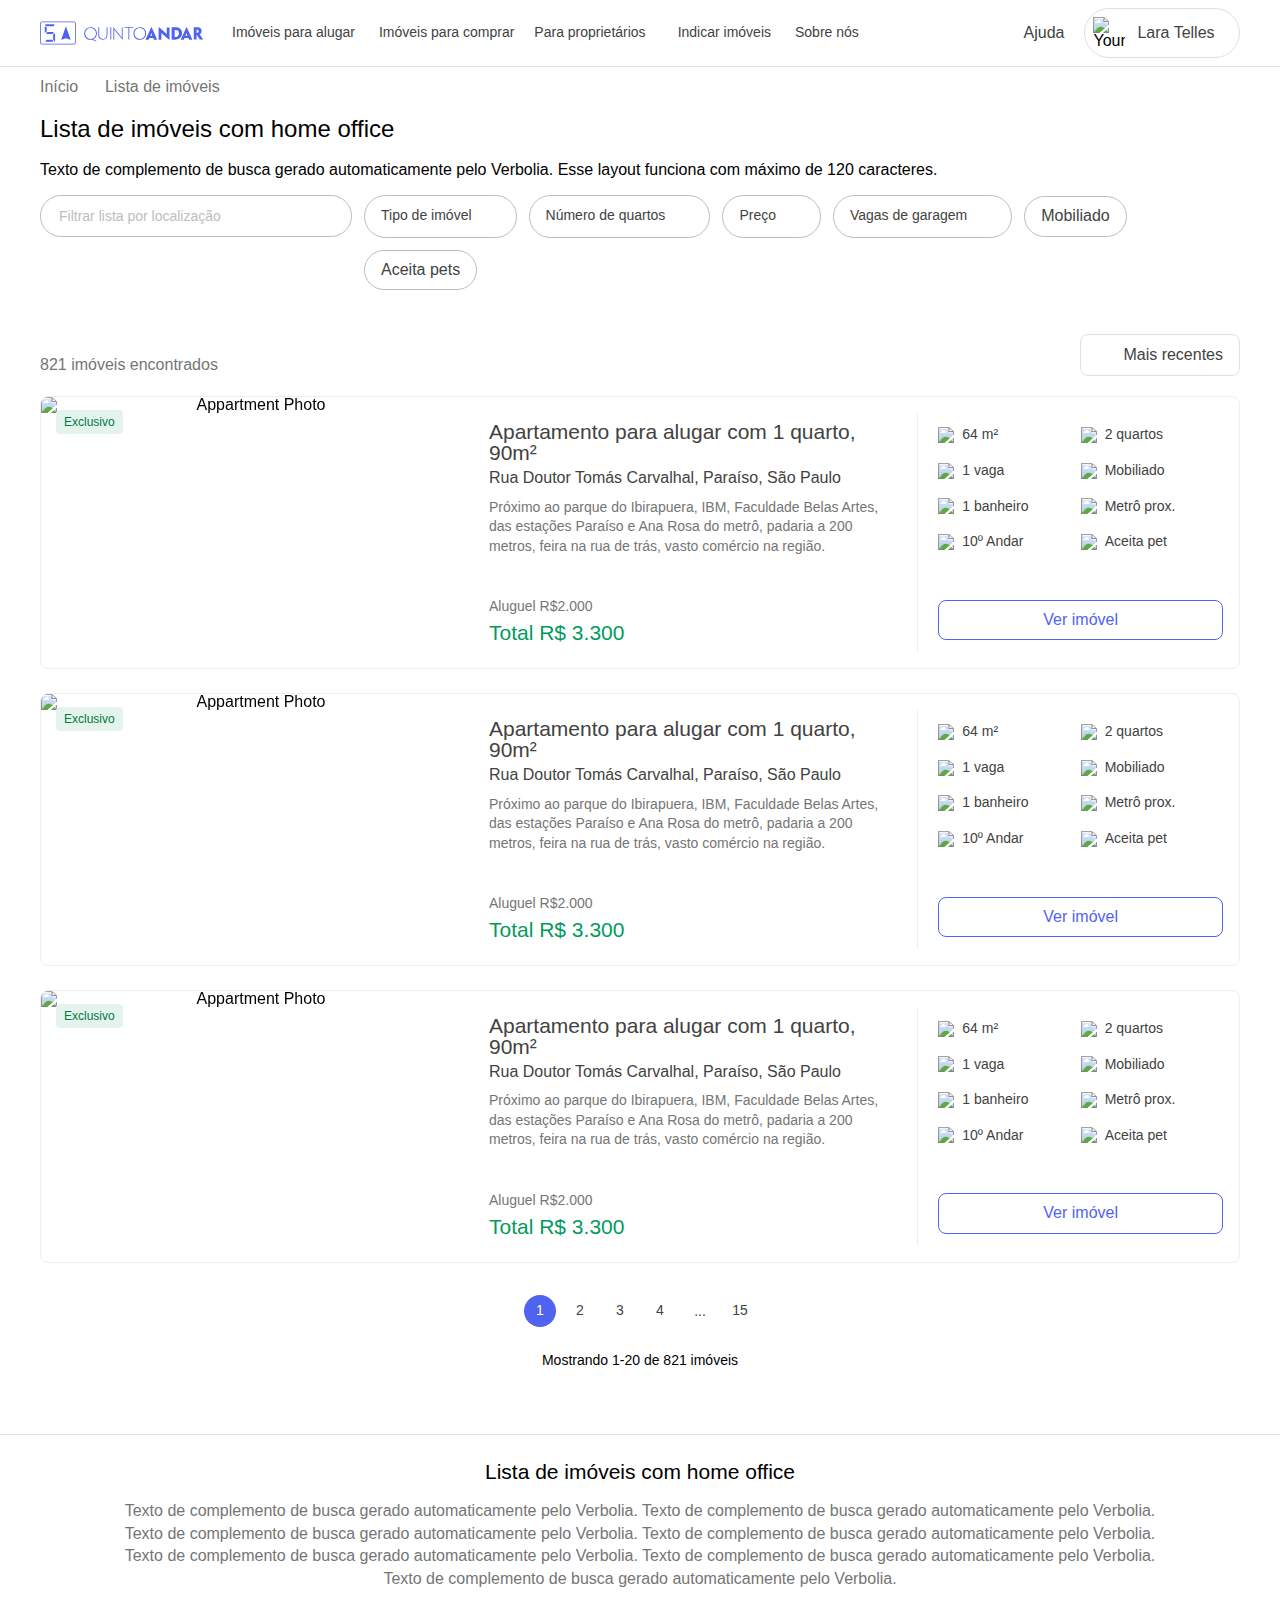
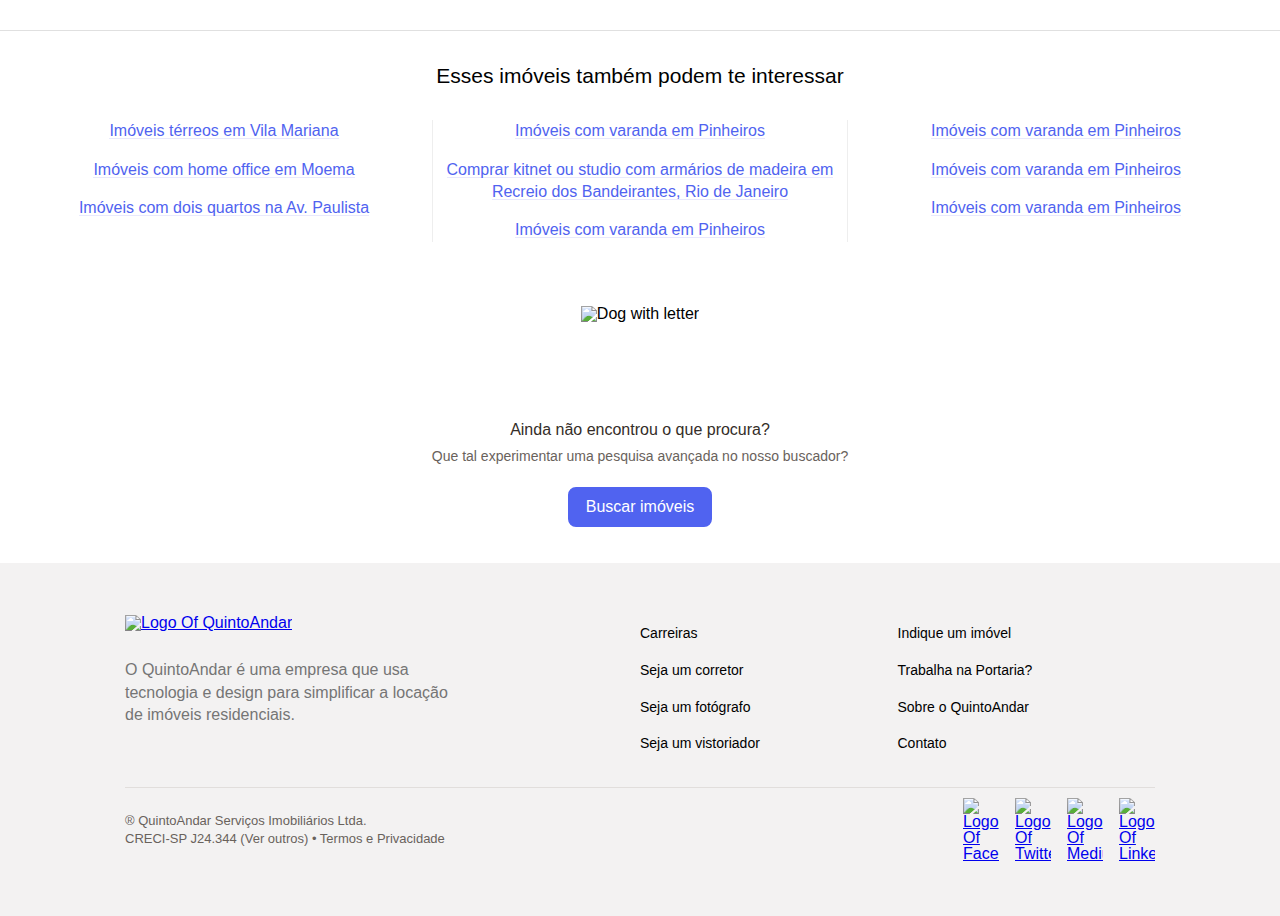
==== commit c4c4bb09: "edits last round v2" ====
--- a/index-loggedIn.html
+++ b/index-loggedIn.html
@@ -97,7 +97,7 @@
             </p>
             <div class="estate-filter-wrapper">
               <div class="dropdown dropdown-search">
-                <label class="dropdown-label">
+                <div class="dropdown-label">
                   <input
                     type="search"
                     name="estate-filter-search"
@@ -107,7 +107,7 @@
                   <button class="search-reset btn-reset">
                       <i class="icon-close"></i>
                     </button>
-                </label>
+                </div>
                 <div class="dropdown-list">
                   <div class="dropdown-item">
                     <input type="checkbox" name="Moema" id="Moema" class="check"/>
@@ -148,14 +148,14 @@
               <div class="vertical-line"></div>
               <div class="estate-filter-list">
                 <div class="dropdown house-type">
-                  <label class="dropdown-label">
+                  <div class="dropdown-label">
                     <span class="default-value" data-title="Tipo de imóvel"
                       >Tipo de imóvel</span
                     >
                     <button class="btn-reset">
                       <i class="icon-close"></i>
                     </button>
-                  </label>
+                  </div>
                   <div class="overflow"></div>
                   <div class="dropdown-list">
                     <div class="dropdown-item">
@@ -204,14 +204,14 @@
                   </div>
                 </div>
                 <div class="dropdown bedrooms">
-                  <label class="dropdown-label">
+                  <div class="dropdown-label">
                     <span class="default-value" data-title="Número de quartos"
                       >Número de quartos</span
                     >
                     <button class="filter-reset btn-reset">
                       <i class="icon-close"></i>
                     </button>
-                  </label>
+                  </div>
                   <div class="overflow"></div>
                   <div class="dropdown-list">
                     <span class="dropdown__badge">Quartos</span>
@@ -241,12 +241,12 @@
                   </div>
                 </div>
                 <div class="dropdown pricing">
-                  <label class="dropdown-label">
+                  <div class="dropdown-label">
                     <span class="default-value" data-title="Preço">Preço</span>
                     <button class="filter-reset btn-reset">
                       <i class="icon-close"></i>
                     </button>
-                  </label>
+                  </div>
                   <div class="overflow"></div>
                   <div class="dropdown-list">
                     <div class="dropdown-item">
@@ -277,14 +277,14 @@
                   </div>
                 </div>
                 <div class="dropdown garage">
-                  <label class="dropdown-label">
+                  <div class="dropdown-label">
                     <span class="default-value" data-title="Vagas de garagem"
                       >Vagas de garagem</span
                     >
                     <button class="filter-reset btn-reset">
                       <i class="icon-close"></i>
                     </button>
-                  </label>
+                  </div>
                   <div class="overflow"></div>
                   <div class="dropdown-list">
                     <span class="dropdown__badge">Vagas de garagem</span>
@@ -900,4 +900,4 @@
     <script src="js/swiper.min.js"></script>
     <script src="js/main.js"></script>
   </body>
-</html>
+</html>--- a/css/precss.css
+++ b/css/precss.css
@@ -38,11 +38,6 @@
 }
 .icon-search:before {
   content: "\e902";
-}
-.container {
-  max-width: 1200px;
-  margin: auto;
-  padding: 0 15px;
 }
 html,
 body,
@@ -314,9 +309,9 @@
   padding: 0;
 }
 .container {
-  max-width: 1366px;
+  max-width: 1400px;
   margin: 0 auto;
-  padding: 0 24px;
+  padding: 0 40px;
 }
 .block__title {
   text-align: center;
@@ -350,7 +345,7 @@
   display: flex;
   align-items: center;
   justify-content: space-between;
-  padding: 8px 16px;
+  padding: 8px 40px;
 }
 .header-search {
   position: relative;
@@ -1248,17 +1243,11 @@
   .has-sub-menu i {
     top: 7px;
   }
-  .container {
-    max-width: 1120px;
-  }
   .help__link {
-    margin: 0 10px 0 18px;
+    margin: 0 20px 0 auto;
   }
   .estate-filter-wrapper .vertical-line {
     display: none;
-  }
-  .header-login {
-    width: 100%;
   }
   .estate-filter-list {
     flex-wrap: wrap;
--- a/css/main.css
+++ b/css/main.css
@@ -639,7 +639,6 @@
   font-family: "icomoon";
   color: #424242;
   font-size: 24px;
-  pointer-events: none;
 }
 .dropdown-label::before {
   border: 1px solid #5063f0;
